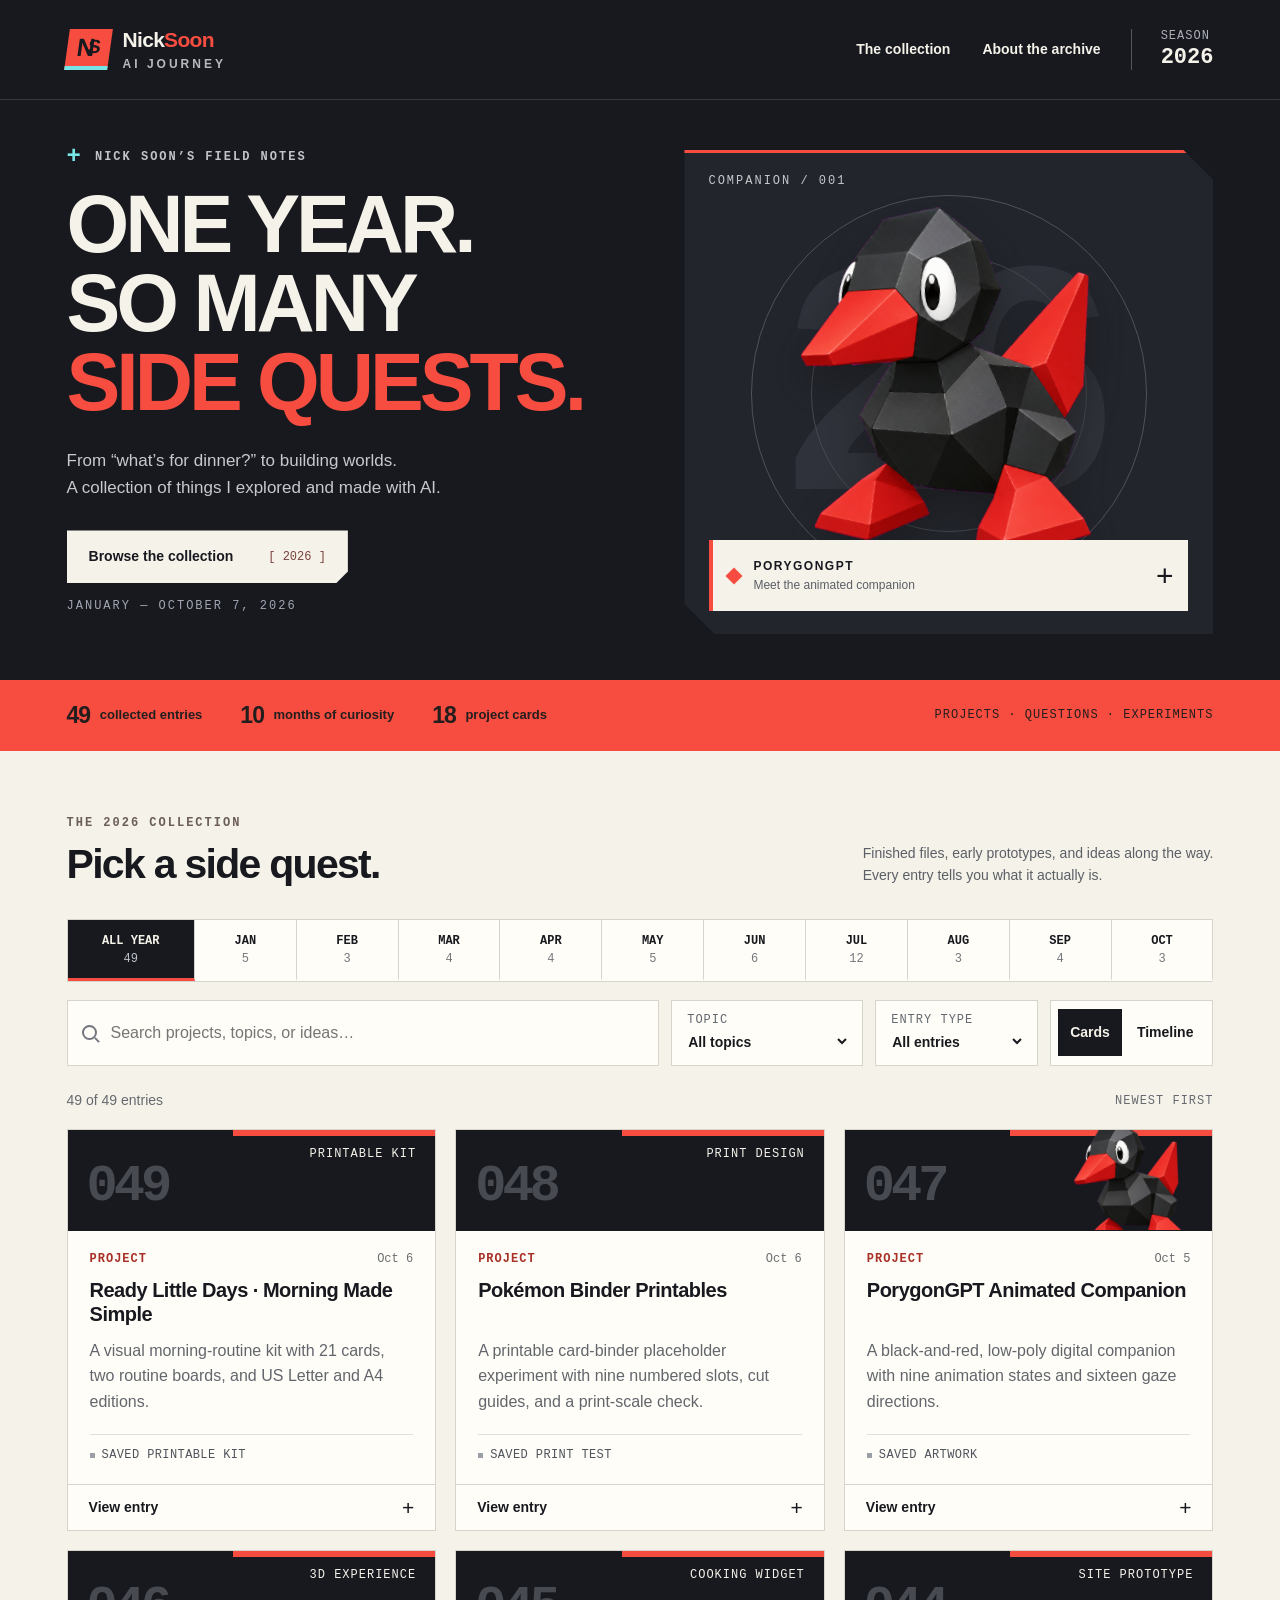
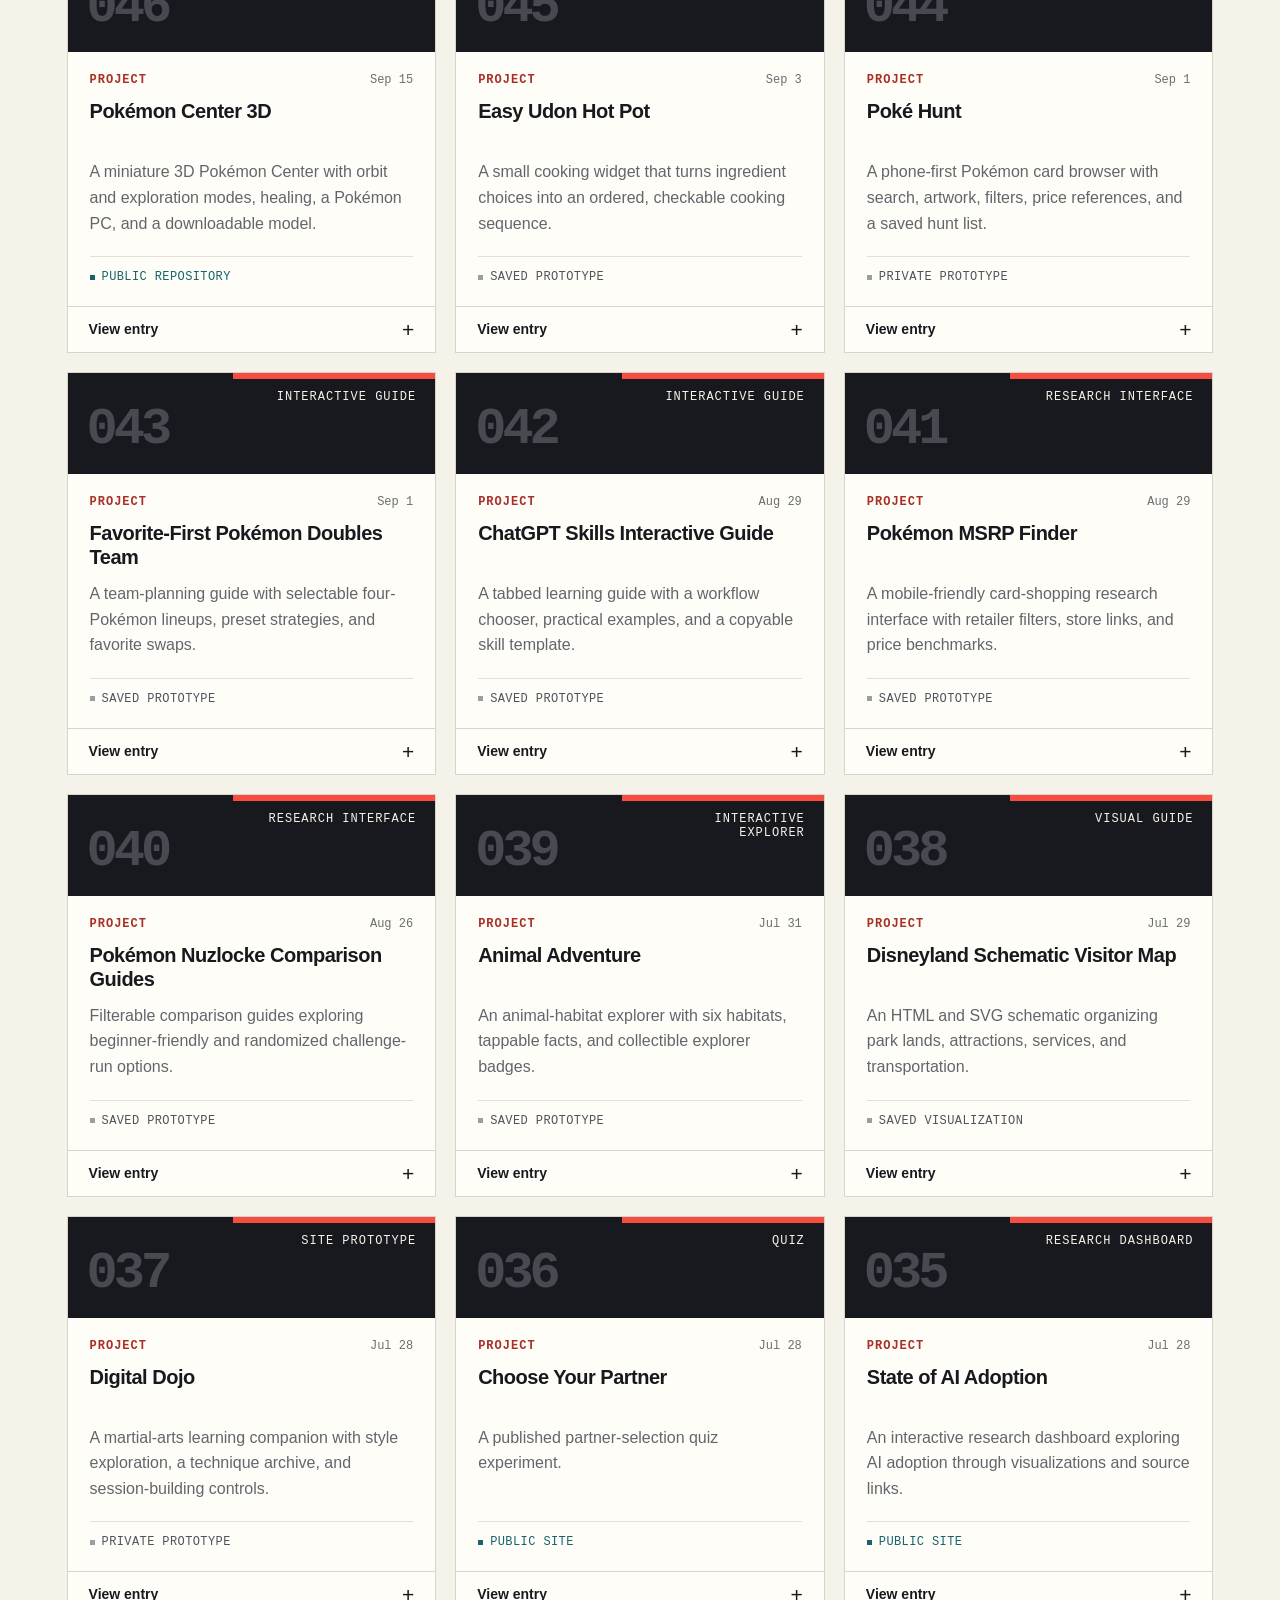
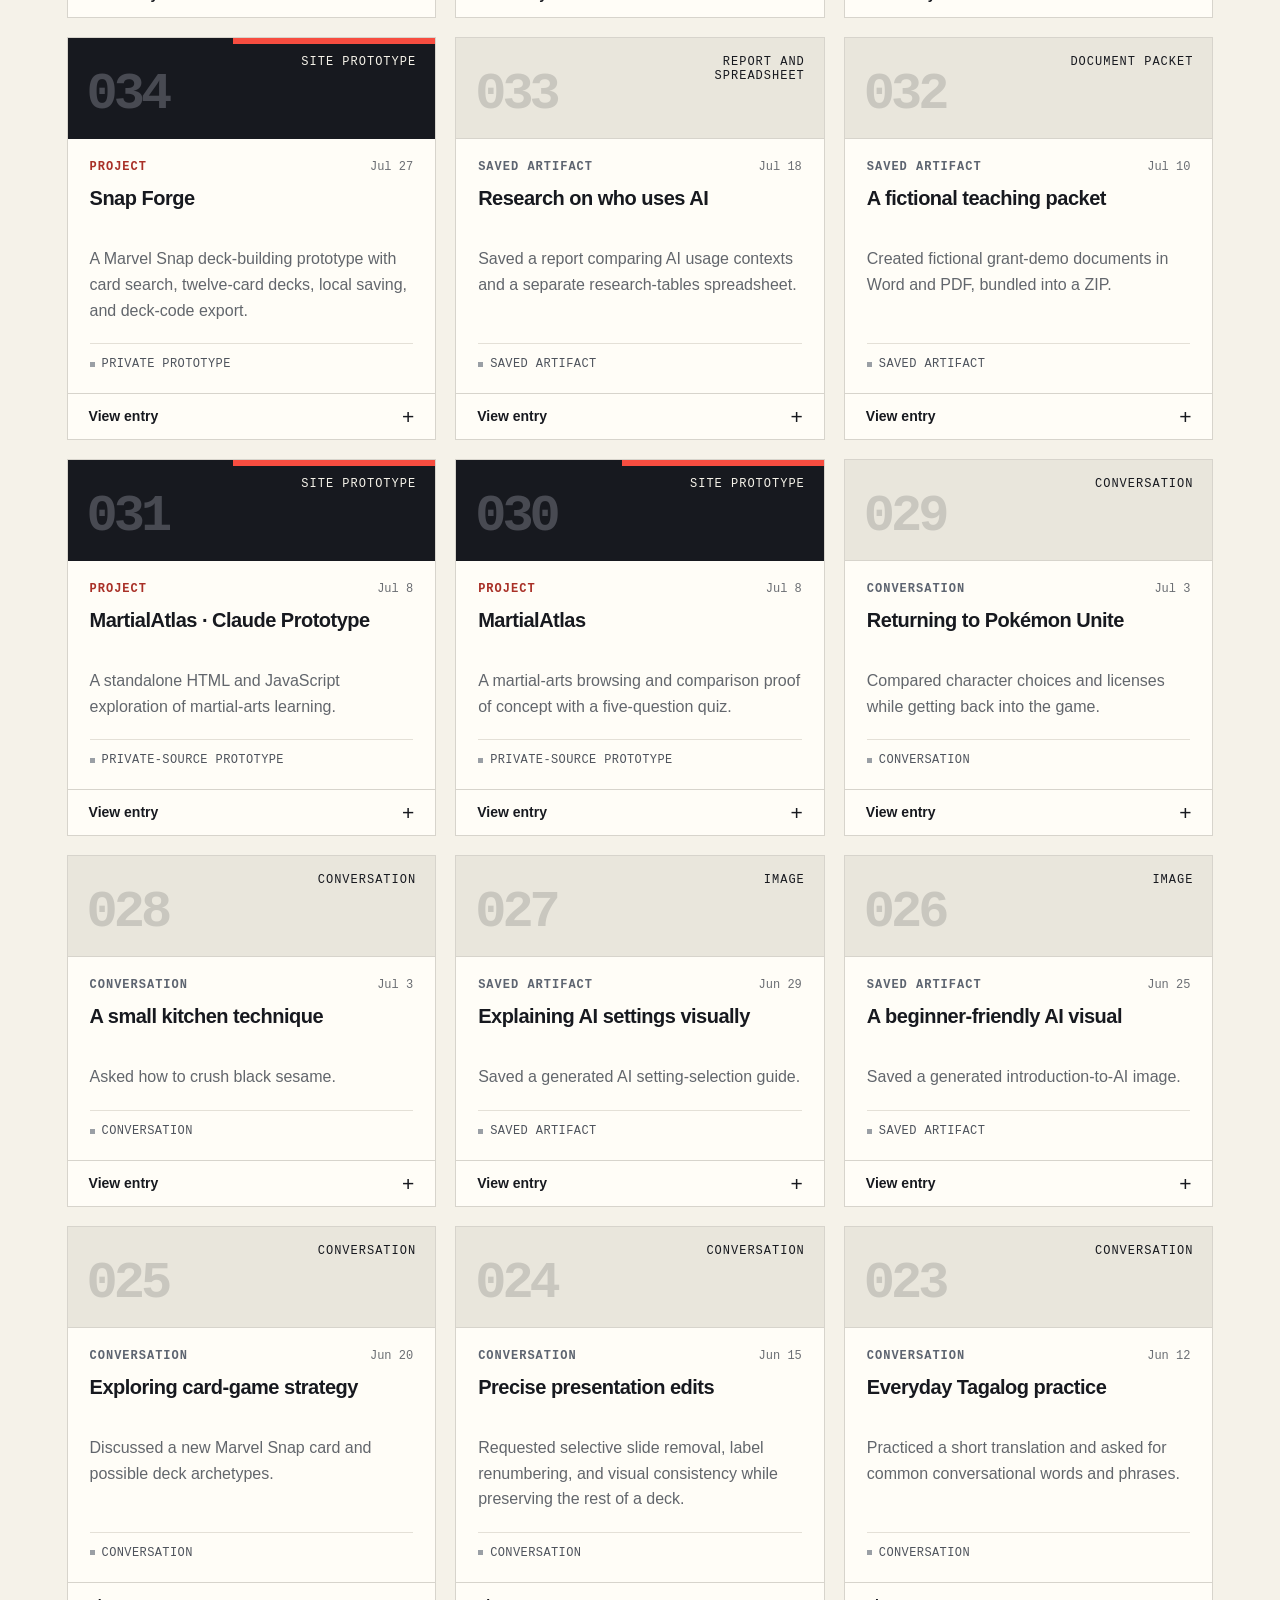
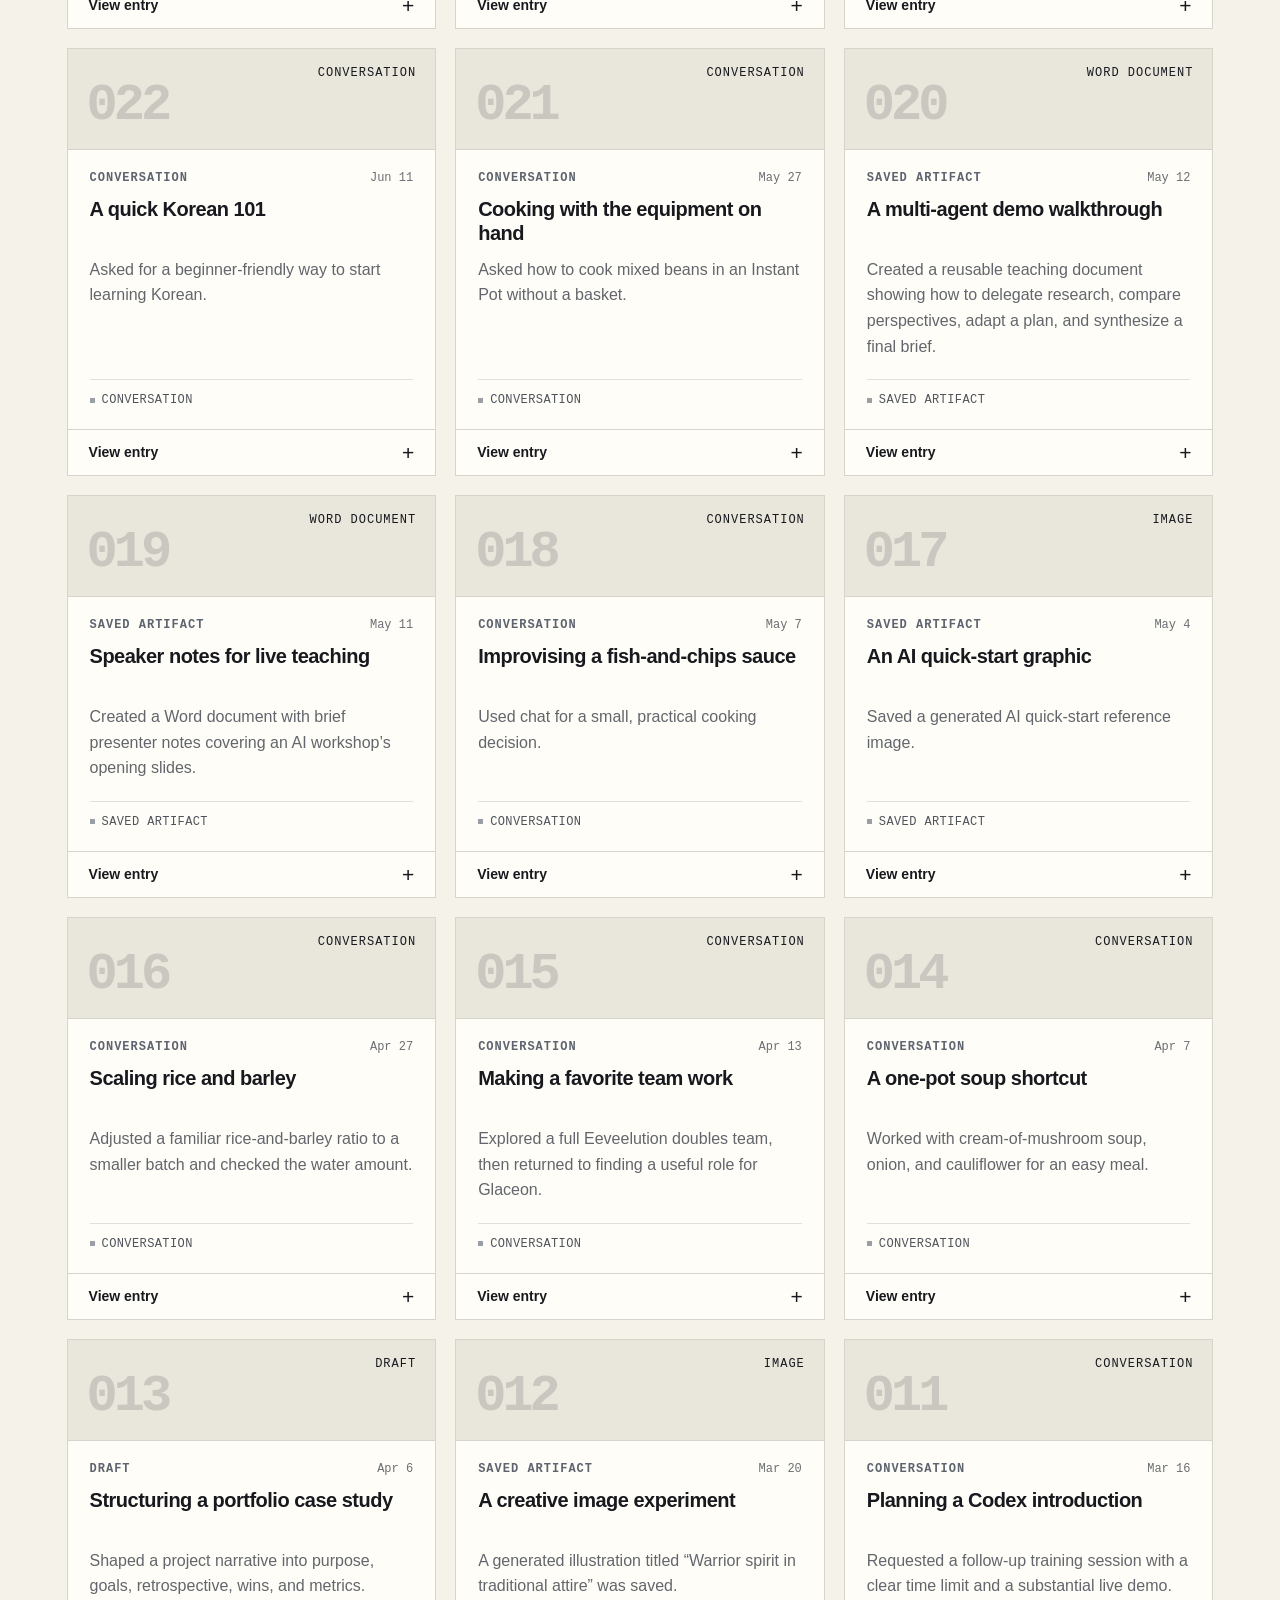
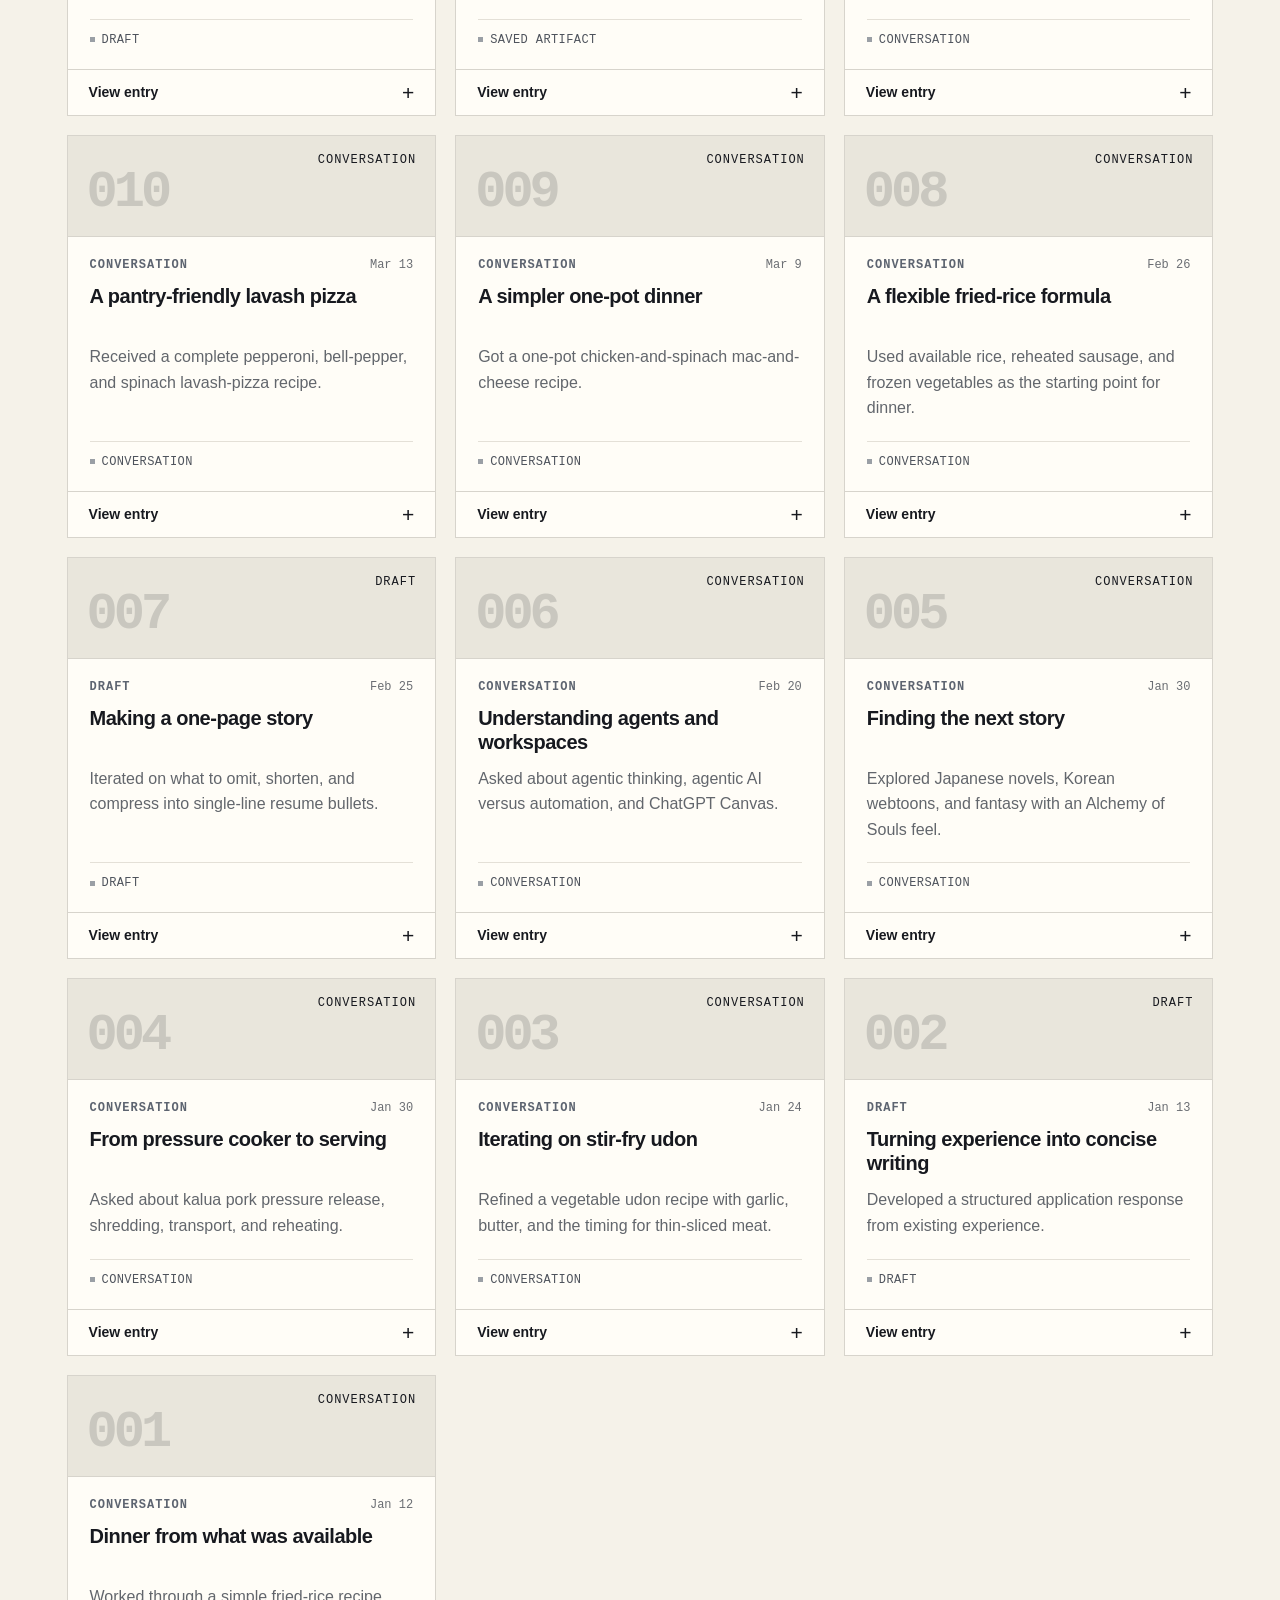
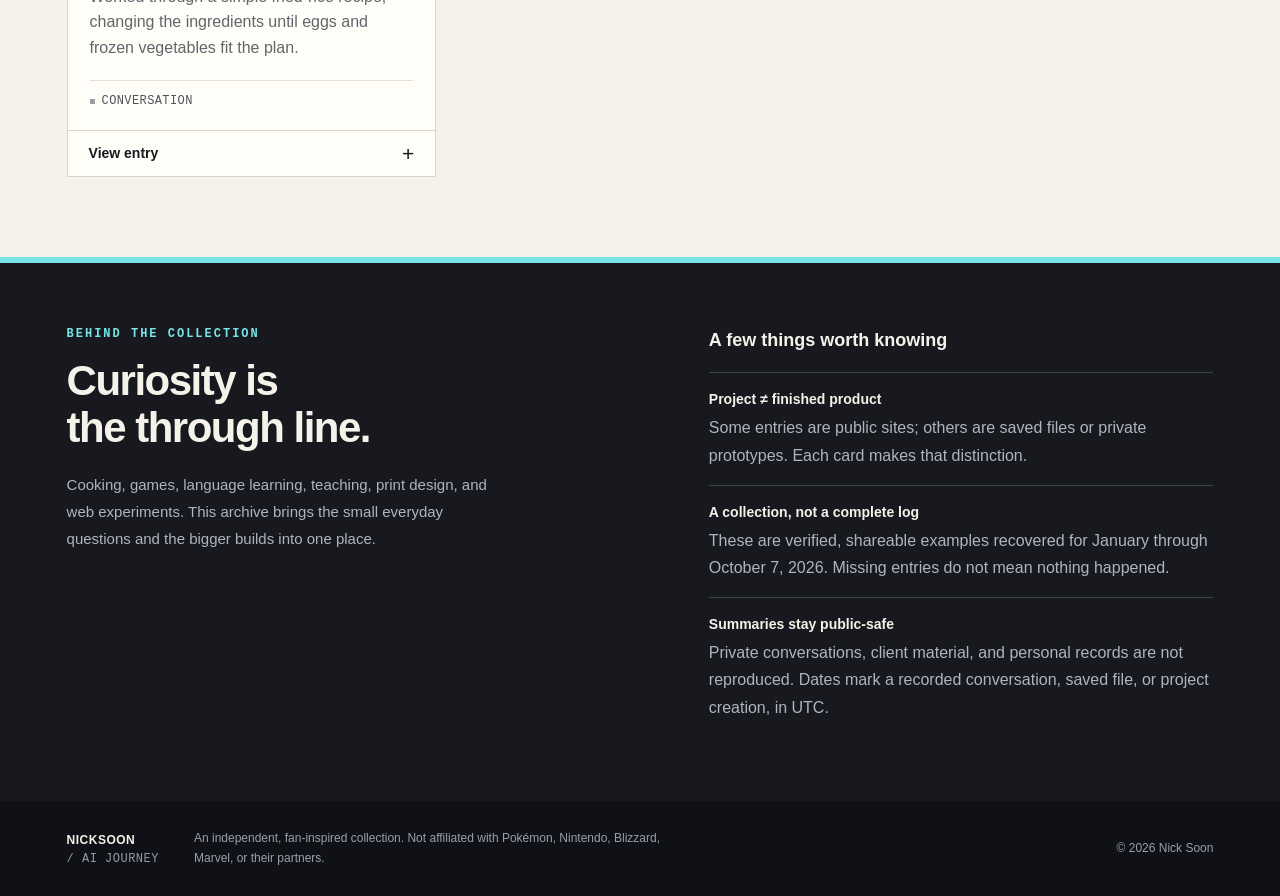
==== index.html @ b4763395 "Publish NickSoon AI Journey static showcase" ====
<!doctype html>
<html lang="en">
<head>
  <meta charset="utf-8">
  <meta name="viewport" content="width=device-width,initial-scale=1">
  <meta name="theme-color" content="#17191f">
  <meta name="description" content="Nick Soon’s 2026 AI Journey: a browsable collection of projects, prototypes, creative experiments, and everyday discoveries.">
  <meta http-equiv="Content-Security-Policy" content="default-src 'self'; script-src 'self'; style-src 'self'; img-src 'self'; connect-src 'none'; object-src 'none'; base-uri 'self'; form-action 'none'">
  <title>NickSoon AI Journey · Nick Soon</title>
  <link rel="icon" href="assets/favicon.svg" type="image/svg+xml">
  <link rel="stylesheet" href="styles.css">
  <script src="data.js" defer></script>
  <script src="app.js" defer></script>
</head>
<body>
<a href="#collection" class="skip-link">Skip to collection</a>
<header class="site-header">
  <a class="brand" href="#top" aria-label="NickSoon AI Journey home"><span class="brand-symbol" aria-hidden="true">N<span>S</span></span><span>Nick<span class="brand-soon">Soon</span><small>AI JOURNEY</small></span></a>
  <nav aria-label="Main navigation"><a href="#collection">The collection</a><a href="#about">About the archive</a></nav>
  <span class="season-label">SEASON <b>2026</b></span>
</header>
<main id="top">
  <section class="hero" aria-labelledby="hero-title">
    <div class="hero-copy">
      <p class="eyebrow"><span class="small-cross" aria-hidden="true">+</span> NICK SOON’S FIELD NOTES</p>
      <h1 id="hero-title">ONE YEAR.<br>SO MANY<br><span>SIDE QUESTS.</span></h1>
      <p class="hero-description">From “what’s for dinner?” to building worlds.<br>A collection of things I explored and made with AI.</p>
      <a class="button primary" href="#collection">Browse the collection <span aria-hidden="true">[ 2026 ]</span></a>
      <p class="hero-caption">JANUARY — OCTOBER 7, 2026</p>
    </div>
    <div class="companion-stage">
      <span class="stage-coordinate" aria-hidden="true">COMPANION / 001</span>
      <span class="stage-year" aria-hidden="true">26</span>
      <div class="stage-ring" aria-hidden="true"></div>
      <img src="assets/companion.png" width="1184" height="1280" alt="PorygonGPT, a black-and-red low-poly duck companion" fetchpriority="high">
      <button class="companion-label" type="button" data-open="porygongpt"><span class="companion-dot" aria-hidden="true"></span><span><b>PORYGONGPT</b><small>Meet the animated companion</small></span><span class="label-plus" aria-hidden="true">+</span></button>
    </div>
  </section>
  <div class="archive-strip" aria-label="Collection overview"><span><b id="total-count">49</b> collected entries</span><span><b>10</b> months of curiosity</span><span><b id="project-count">18</b> project cards</span><span class="strip-note">PROJECTS · QUESTIONS · EXPERIMENTS</span></div>
  <section id="collection" class="collection" aria-labelledby="collection-title">
    <div class="collection-heading"><div><p class="eyebrow dark">THE 2026 COLLECTION</p><h2 id="collection-title">Pick a side quest.</h2></div><p>Finished files, early prototypes, and ideas along the way.<br>Every entry tells you what it actually is.</p></div>
    <div class="month-nav" id="month-nav" role="group" aria-label="Filter by month"></div>
    <div class="control-panel">
      <label class="search-field"><span class="search-icon" aria-hidden="true"></span><span class="sr-only">Search collection</span><input id="search" type="search" placeholder="Search projects, topics, or ideas…" autocomplete="off"></label>
      <label class="select-field"><span>TOPIC</span><select id="topic"><option value="all">All topics</option><option>Making things</option><option>Learning &amp; play</option><option>Everyday</option><option>Writing &amp; teaching</option></select></label>
      <label class="select-field"><span>ENTRY TYPE</span><select id="type"><option value="all">All entries</option><option>Project</option><option>Saved artifact</option><option>Draft</option><option>Conversation</option></select></label>
      <div class="view-toggle" role="group" aria-label="Collection view"><button id="grid-view" type="button" aria-pressed="true">Cards</button><button id="timeline-view" type="button" aria-pressed="false">Timeline</button></div>
    </div>
    <div class="results-bar"><p id="results-count" role="status" aria-live="polite"></p><button id="clear-filters" type="button" hidden>Reset filters</button><span id="sort-caption">NEWEST FIRST</span></div>
    <div id="results" class="card-grid"></div>
    <div id="empty-state" class="empty-state" hidden><span class="empty-number" aria-hidden="true">00</span><h3>No entries in this selection.</h3><p>Try another month, topic, or search.</p><button id="empty-reset" class="button dark-button" type="button">Show the full collection</button></div>
    <noscript><p class="noscript">Enable JavaScript to browse and filter the collection. This site does not use tracking or require an account.</p></noscript>
  </section>
  <section class="about" id="about" aria-labelledby="about-title"><div><p class="eyebrow">BEHIND THE COLLECTION</p><h2 id="about-title">Curiosity is<br>the through line.</h2><p>Cooking, games, language learning, teaching, print design, and web experiments. This archive brings the small everyday questions and the bigger builds into one place.</p></div><div class="archive-notes"><h3>A few things worth knowing</h3><dl><div><dt>Project ≠ finished product</dt><dd>Some entries are public sites; others are saved files or private prototypes. Each card makes that distinction.</dd></div><div><dt>A collection, not a complete log</dt><dd>These are verified, shareable examples recovered for January through October 7, 2026. Missing entries do not mean nothing happened.</dd></div><div><dt>Summaries stay public-safe</dt><dd>Private conversations, client material, and personal records are not reproduced. Dates mark a recorded conversation, saved file, or project creation, in UTC.</dd></div></dl></div></section>
</main>
<footer><a class="footer-brand" href="#top">NICKSOON <span>/ AI JOURNEY</span></a><p>An independent, fan-inspired collection. Not affiliated with Pokémon, Nintendo, Blizzard, Marvel, or their partners.</p><span>© 2026 Nick Soon</span></footer>
<dialog id="entry-dialog" aria-labelledby="detail-title"><div class="dialog-inner"><button id="close-dialog" class="close-dialog" type="button" aria-label="Close project details">×</button><div id="dialog-content"></div></div></dialog>
</body>
</html>
---- styles.css ----
:root{color-scheme:light;--ink:#17191f;--muted:#5b5f66;--cream:#f5f2e9;--paper:#fffdf7;--red:#f74d40;--cyan:#77e5e6;--line:#d7d4cc;--font:Arial,Helvetica,sans-serif;--mono:Consolas,'Liberation Mono',monospace}*{box-sizing:border-box}html{scroll-behavior:smooth;scroll-padding-top:24px}body{margin:0;background:var(--cream);color:var(--ink);font-family:var(--font);font-size:16px;line-height:1.5}button,input,select{font:inherit}button,a,input,select{-webkit-tap-highlight-color:transparent}button,a{touch-action:manipulation}button{cursor:pointer}a{color:inherit}button:focus-visible,a:focus-visible,input:focus-visible,select:focus-visible{outline:3px solid #047b91;outline-offset:4px}button{color:inherit}button:disabled{cursor:default}h1,h2,h3,p{margin:0}button[hidden],[hidden]{display:none!important}.sr-only{position:absolute;clip:rect(0,0,0,0);width:1px;height:1px;overflow:hidden}.skip-link{position:fixed;left:12px;top:-100px;background:var(--cyan);z-index:20;padding:12px}.skip-link:focus{top:12px}.site-header{height:100px;padding:0 5.2%;background:var(--ink);color:var(--cream);display:flex;align-items:center;gap:30px;border-bottom:1px solid #36383d}.brand{display:flex;align-items:center;gap:13px;text-decoration:none;font-size:21px;font-weight:800;line-height:1.1;letter-spacing:-.7px}.brand small{display:block;color:#b7b9c0;letter-spacing:3px;font-size:12px;margin-top:7px}.brand-soon{color:var(--red)}.brand-symbol{height:41px;width:43px;background:var(--red);color:var(--ink);display:flex;align-items:center;justify-content:center;transform:skew(-8deg);font-size:25px;letter-spacing:-7px;padding-right:7px;border-bottom:4px solid var(--cyan)}.brand-symbol span{font-size:19px}.site-header nav{display:flex;margin-left:auto;gap:32px;font-size:14px;font-weight:600}.site-header nav a{text-decoration:none;border-bottom:1px solid transparent;padding:12px 0}.site-header nav a:hover{border-color:var(--cyan);color:var(--cyan)}.season-label{border-left:1px solid #53565f;padding-left:29px;font:12px var(--mono);color:#acafb7;letter-spacing:1px}.season-label b{display:block;font-size:22px;color:var(--cream);letter-spacing:0;margin-top:2px}.hero{display:grid;grid-template-columns:1.1fr 1fr;background:var(--ink);color:var(--cream);padding:50px 5.2% 46px;overflow:hidden;gap:36px;min-height:580px}.eyebrow{font:700 12px var(--mono);letter-spacing:2px;margin-bottom:21px;display:flex;gap:12px;align-items:center;color:#c3c4ca}.small-cross{font-size:24px;color:var(--cyan);line-height:12px}.hero h1{font-size:clamp(50px,6.3vw,90px);font-weight:900;line-height:.98;letter-spacing:-4px}.hero h1 span{color:var(--red)}.hero-description{font-size:17px;line-height:1.6;color:#c8c9ce;margin-top:25px}.button{display:inline-flex;gap:35px;align-items:center;justify-content:center;text-decoration:none;font-weight:800;font-size:14px;border:0;padding:16px 22px;clip-path:polygon(0 0,100% 0,100% calc(100% - 12px),calc(100% - 12px) 100%,0 100%);min-height:50px}.primary{background:var(--cream);color:var(--ink);margin-top:29px}.primary span{font:12px var(--mono);color:#7b413d}.primary:hover{background:var(--cyan)}.hero-caption{font:12px var(--mono);letter-spacing:2px;color:#a2a6b2;margin-top:16px}.companion-stage{position:relative;min-width:0;background:#22252c;clip-path:polygon(0 0,calc(100% - 30px) 0,100% 30px,100% 100%,30px 100%,0 calc(100% - 30px));border-top:3px solid var(--red);display:flex;align-items:center;justify-content:center;isolation:isolate}.stage-coordinate{position:absolute;top:21px;left:24px;font:12px var(--mono);letter-spacing:2px;color:#c7c8cc}.stage-year{position:absolute;font-weight:900;font-size:clamp(180px,25vw,360px);color:#2f323a;line-height:1;letter-spacing:-24px;top:50%;left:48%;transform:translate(-50%,-55%);z-index:-1}.stage-ring{position:absolute;width:75%;aspect-ratio:1;border:1px solid #535058;border-radius:50%;z-index:-1}.stage-ring:after{content:'';position:absolute;inset:15%;border:1px solid #484950;border-radius:50%}.companion-stage img{width:min(84%,425px);height:auto;max-height:440px;object-fit:contain;transform:rotate(-5deg) translateY(-12px);filter:drop-shadow(0 17px 20px #1117);z-index:1}.companion-label{color:var(--ink);position:absolute;bottom:23px;left:25px;right:25px;display:flex;align-items:center;gap:13px;background:var(--cream);border:0;border-left:4px solid var(--red);text-align:left;padding:13px 15px;z-index:2}.companion-dot{width:12px;height:12px;background:var(--red);transform:rotate(45deg)}.companion-label b{font-size:13px;letter-spacing:1.5px;display:block}.companion-label small{display:block;font-size:12px;color:var(--muted);margin-top:1px}.label-plus{margin-left:auto;font-size:30px;font-weight:300}.companion-label:hover{background:var(--cyan)}.archive-strip{background:var(--red);padding:18px 5.2%;display:flex;align-items:center;gap:38px;font-size:13px;color:#231e1d;font-weight:700}.archive-strip b{font-size:23px;vertical-align:middle;margin-right:6px;letter-spacing:-1px}.strip-note{margin-left:auto;font:12px var(--mono);letter-spacing:1px}.collection{padding:65px 5.2% 80px;max-width:1600px;margin:auto}.collection-heading{display:flex;align-items:end;justify-content:space-between;gap:25px;margin-bottom:32px}.dark{color:#6b5d57}.collection h2{font-size:clamp(32px,3.2vw,47px);letter-spacing:-1.7px;line-height:1.1}.collection-heading .eyebrow{margin-bottom:12px}.collection-heading>p{font-size:14px;color:var(--muted);line-height:1.6}.month-nav{display:grid;grid-template-columns:1.25fr repeat(10,1fr);border:1px solid var(--line);border-right:0;background:var(--paper);margin-bottom:18px}.month-button{padding:14px 5px 12px;border:0;border-right:1px solid var(--line);border-bottom:3px solid transparent;background:none;font:700 12px var(--mono);position:relative}.month-button .month-total{display:block;font:12px var(--mono);margin-top:4px;color:#74767c}.month-button[aria-pressed=true]{background:var(--ink);color:var(--cream);border-bottom-color:var(--red)}.month-button[aria-pressed=true] .month-total{color:#bdc1ca}.month-button:hover:not([aria-pressed=true]){background:#e5e1d7}.control-panel{display:flex;align-items:stretch;gap:12px}.search-field{flex:1;min-width:150px;border:1px solid var(--line);background:var(--paper);display:flex;align-items:center;padding:0 14px;gap:12px}.search-field input{border:0;width:100%;background:none;min-width:0;min-height:64px;font-size:14px;outline-offset:2px}.search-icon{width:15px;height:15px;border:2px solid #72777e;border-radius:50%;position:relative;flex-shrink:0}.search-icon:after{content:'';width:6px;height:2px;background:#72777e;position:absolute;right:-5px;bottom:-3px;transform:rotate(45deg)}.select-field{min-width:163px;background:var(--paper);border:1px solid var(--line);padding:12px 12px 6px;display:block}.select-field>span{display:block;font:12px var(--mono);letter-spacing:1px;color:#626770;padding-left:3px}.select-field select{border:0;background:transparent;width:100%;font-size:13px;font-weight:700;padding:6px 22px 4px 0;color:var(--ink)}.view-toggle{display:flex;border:1px solid var(--line);padding:7px;background:var(--paper);align-items:center;gap:3px}.view-toggle button{background:transparent;border:0;padding:13px 12px;font-size:12px;font-weight:700}.view-toggle button[aria-pressed=true]{background:var(--ink);color:var(--cream)}.results-bar{display:flex;align-items:center;gap:18px;margin:23px 0 16px;min-height:24px;color:#666a70}.results-bar p{font-size:13px}.results-bar button{border:0;border-bottom:1px solid #787878;background:none;font-size:12px;padding:0}.results-bar>span{margin-left:auto;font:12px var(--mono);letter-spacing:1px}.card-grid{display:grid;grid-template-columns:repeat(3,minmax(0,1fr));gap:19px}.entry-card{background:var(--paper);border:1px solid var(--line);display:flex;flex-direction:column;min-width:0;position:relative;transition:transform .17s,border-color .17s;overflow:hidden}.entry-card:hover{transform:translateY(-4px);border-color:#777a7e}.card-top{height:101px;position:relative;background:#e9e6dc;padding:17px 19px;display:flex;justify-content:space-between;align-items:flex-start;overflow:hidden;border-bottom:1px solid var(--line)}.entry-card.project .card-top{background:var(--ink);color:var(--cream);border-color:var(--ink)}.entry-card.project .card-top:before{content:'';position:absolute;width:55%;height:6px;background:var(--red);top:0;right:0}.card-number{font:700 52px/1 var(--mono);letter-spacing:-4px;color:#c9c7bf;align-self:flex-end}.project .card-number{color:#484a52}.card-format{font:12px var(--mono);letter-spacing:1px;text-transform:uppercase;position:relative;z-index:1;max-width:140px;text-align:right}.card-top-image{position:absolute;height:162px;width:155px;object-fit:contain;right:6px;top:-25px;transform:rotate(-10deg)}.has-image .card-format{display:none}.card-body{padding:21px 22px 22px;display:flex;flex:1;flex-direction:column}.card-kicker{display:flex;justify-content:space-between;align-items:center;gap:12px;margin-bottom:12px}.entry-type{font:700 12px var(--mono);text-transform:uppercase;letter-spacing:1px;color:#5d6470}.project .entry-type{color:#a93027}.card-kicker time{font:12px var(--mono);color:#6b6e73;white-space:nowrap}.entry-card h3{font-size:20px;line-height:1.2;letter-spacing:-.5px;min-height:48px}.entry-card .card-description{font-size:14px;color:#62666c;line-height:1.6;margin-top:12px;margin-bottom:20px}.card-status{margin-top:auto;font:12px var(--mono);color:#4e535c;text-transform:uppercase;letter-spacing:.4px;border-top:1px solid #e4e0d7;padding-top:13px;display:flex;align-items:center;gap:7px}.status-mark{height:5px;width:5px;background:#9a9fa5}.public-status .status-mark{background:#16646c}.public-status{color:#16646c}.open-entry{width:100%;border:0;border-top:1px solid var(--line);background:var(--paper);padding:12px 21px;text-align:left;font-size:12px;font-weight:700;display:flex;justify-content:space-between;align-items:center}.open-entry span{font-size:21px;font-weight:400;line-height:1}.open-entry:hover{background:var(--cyan)}.timeline-results{display:block}.timeline-section{display:grid;grid-template-columns:135px 1fr;gap:28px;position:relative;margin-bottom:35px}.timeline-label{position:sticky;top:24px;align-self:start;padding-top:17px;border-top:3px solid var(--red)}.timeline-label h3{font-size:23px;letter-spacing:-.6px}.timeline-label p{font:12px var(--mono);color:var(--muted);margin-top:4px}.timeline-cards{display:grid;grid-template-columns:repeat(2,minmax(0,1fr));gap:18px}.timeline-cards .card-top{height:72px}.timeline-cards .card-number{font-size:39px}.empty-state{text-align:center;border:1px dashed #abaeae;padding:50px 20px;background:#eeebe2}.empty-number{font:700 68px var(--mono);color:#c1bdb3}.empty-state h3{font-size:25px;letter-spacing:-1px;margin-bottom:12px}.empty-state p{color:var(--muted);font-size:15px}.dark-button{margin-top:24px;background:var(--ink);color:var(--cream)}.about{background:var(--ink);color:var(--cream);padding:64px 5.2%;display:grid;grid-template-columns:1fr 1fr;gap:12%;border-top:6px solid var(--cyan)}.about h2{font-size:42px;letter-spacing:-1.5px;line-height:1.1}.about>div>p:last-child{color:#afb4bf;font-size:15px;line-height:1.8;max-width:430px;margin-top:20px}.about .eyebrow{color:var(--cyan);margin-bottom:17px}.archive-notes h3{font-size:18px;margin-bottom:18px}.archive-notes dl{margin:0}.archive-notes dl>div{border-top:1px solid #41434b;padding:16px 0}.archive-notes dt{font-size:14px;font-weight:700;margin-bottom:4px}.archive-notes dd{margin:0;color:#afb4bf;font-size:13px;line-height:1.7}footer{padding:27px 5.2%;background:#101116;color:#9b9faa;display:flex;align-items:center;gap:35px;font-size:12px}footer p{max-width:480px;line-height:1.7}footer>span{margin-left:auto;white-space:nowrap}.footer-brand{font-weight:800;text-decoration:none;white-space:nowrap;color:#f5f2e9;letter-spacing:.5px}.footer-brand span{display:block;color:#969aa4;font:12px var(--mono);margin-top:3px}dialog{border:0;background:var(--paper);color:var(--ink);width:min(680px,calc(100% - 30px));max-height:90dvh;padding:0;box-shadow:0 30px 90px #0007}dialog::backdrop{background:#080c16b8;backdrop-filter:blur(5px)}.dialog-inner{position:relative;border-top:6px solid var(--red);padding:40px}.close-dialog{position:absolute;top:12px;right:12px;width:40px;height:40px;background:none;border:0;font-size:31px;line-height:1;color:#52565e}.detail-kicker{font:12px var(--mono);color:#7c443e;text-transform:uppercase;letter-spacing:1.5px;margin:6px 34px 12px 0}.detail-title{font-size:34px;line-height:1.1;letter-spacing:-1px}.detail-description{font-size:17px;line-height:1.7;color:#555c65;margin-top:19px}.detail-image{width:100%;height:230px;object-fit:contain;background:#24272f;margin-top:24px}.detail-meta{display:grid;grid-template-columns:1fr 1fr;gap:15px;padding:21px 0;border-bottom:1px solid var(--line);border-top:1px solid var(--line);margin:25px 0}.detail-meta dt{font:12px var(--mono);color:#72777f;letter-spacing:.7px;text-transform:uppercase;margin-bottom:5px}.detail-meta dd{margin:0;font-size:13px;font-weight:700}.detail-context h3{font-size:15px;margin-bottom:7px}.detail-context p{font-size:14px;line-height:1.75;color:#636970}.detail-tags{display:flex;flex-wrap:wrap;gap:6px;margin-top:20px}.detail-tag{background:#e5e2d9;font-size:12px;padding:5px 12px}.detail-link{display:inline-flex;background:var(--ink);color:var(--cream);padding:14px 18px;text-decoration:none;font-size:13px;font-weight:700;margin-top:24px}.detail-link:hover{background:#275e65}.detail-no-link{font-size:12px;color:#797a7c;margin-top:24px}.noscript{padding:30px;border:1px solid var(--red)}
@media(min-width:1550px){.hero{padding-left:calc((100vw - 1435px)/2);padding-right:calc((100vw - 1435px)/2)}.site-header,.archive-strip,.about,footer{padding-left:max(5.2%,calc((100vw - 1435px)/2));padding-right:max(5.2%,calc((100vw - 1435px)/2))}}
@media(max-width:1000px){.hero{gap:20px;min-height:510px;padding-top:40px}.hero h1{font-size:64px;letter-spacing:-3px}.hero-description{font-size:15px}.companion-stage img{max-height:370px;width:90%}.archive-strip{gap:20px}.strip-note{display:none}.control-panel{flex-wrap:wrap}.search-field{flex-basis:40%}.select-field{flex:1;min-width:150px}.view-toggle{flex-basis:100%;width:fit-content;justify-content:flex-end;background:none;border:0;padding:0}.view-toggle button{padding:12px 20px}.card-grid{gap:14px}.card-body{padding:18px}.entry-card h3{font-size:18px}.about{gap:7%}footer{gap:20px}.month-button{font-size:12px}}
@media(max-width:730px){.site-header{height:82px;padding:0 6%;gap:15px}.brand{font-size:18px}.brand small{font-size:12px}.site-header nav{gap:13px;font-size:12px}.site-header nav a:last-child{display:none}.season-label{display:none}.hero{grid-template-columns:1fr;padding:34px 6% 25px;gap:25px}.hero-copy{position:relative;z-index:2}.hero h1{font-size:clamp(50px,11vw,75px);letter-spacing:-2.7px}.hero-description{margin-top:18px;font-size:15px}.hero .eyebrow{font-size:12px;margin-bottom:17px}.primary{margin-top:23px}.hero-caption{font-size:12px;margin-top:13px}.companion-stage{height:275px;min-height:0;margin-top:1px}.companion-stage img{height:282px;width:78%;max-height:none;transform:rotate(-5deg) translate(18px,-13px)}.stage-year{font-size:240px;left:47%;top:43%}.stage-ring{width:230px;right:19%}.stage-coordinate{top:14px;left:16px;font-size:12px;max-width:70px;line-height:1.6}.companion-label{bottom:15px;left:15px;right:15px;padding:12px 13px}.companion-label b{font-size:12px}.companion-label small{font-size:12px}.archive-strip{padding:15px 6%;display:grid;grid-template-columns:repeat(3,1fr);gap:12px;font-size:12px;font-weight:600;line-height:1.4}.archive-strip b{display:block;font-size:24px;line-height:1.2;margin-bottom:4px}.collection{padding:38px 6% 45px}.collection-heading{display:block;margin-bottom:23px}.collection-heading>p{font-size:13px;margin-top:14px}.collection-heading>p br{display:none}.collection h2{font-size:34px}.collection-heading .eyebrow{font-size:12px}.month-nav{grid-template-columns:repeat(6,1fr);border-top:1px solid var(--line);border-left:1px solid var(--line);border-bottom:0}.month-button{padding:12px 3px 12px;border-bottom:1px solid var(--line);min-height:56px;font-size:12px}.month-button:first-child{grid-column:span 2}.month-button .month-total{font-size:12px;margin-top:3px}.month-button[aria-pressed=true]{box-shadow:inset 0 -3px var(--red)}.control-panel{gap:12px}.search-field{flex-basis:100%}.search-field input{min-height:53px;font-size:13px}.select-field{min-width:0;flex-basis:40%;padding:12px}.select-field select{font-size:12px}.view-toggle{justify-content:flex-start;margin-top:3px}.view-toggle button{font-size:12px}.results-bar{margin:18px 0 13px;gap:12px;flex-wrap:wrap}.results-bar p{font-size:12px}.results-bar>span{font-size:12px}.card-grid{grid-template-columns:repeat(2,minmax(0,1fr));gap:12px}.card-top{height:74px;padding:12px}.card-number{font-size:35px;letter-spacing:-2px}.card-format{font-size:12px;letter-spacing:.4px;max-width:100px}.card-body{padding:14px 13px 15px}.card-kicker{display:block;margin-bottom:12px}.card-kicker time{display:block;font-size:12px;margin-top:4px}.entry-type{font-size:12px;letter-spacing:.5px}.entry-card h3{font-size:17px;min-height:40px;line-height:1.18}.entry-card .card-description{font-size:12px;line-height:1.6;margin-top:12px;margin-bottom:16px}.card-status{font-size:12px;line-height:1.5;min-height:38px}.open-entry{font-size:12px;padding:12px 13px}.card-top-image{height:121px;width:109px;top:-22px;right:0}.timeline-section{grid-template-columns:1fr;gap:14px;margin-bottom:25px}.timeline-label{position:static;display:flex;justify-content:space-between;align-items:center;padding-top:12px}.timeline-label h3{font-size:21px}.timeline-cards{gap:12px}.about{padding:37px 6%;grid-template-columns:1fr;gap:32px}.about h2{font-size:35px}.about>div>p:last-child{font-size:14px}.about .eyebrow{font-size:12px}.archive-notes h3{font-size:17px}footer{padding:25px 6%;align-items:start;flex-wrap:wrap;gap:18px}footer p{order:3;flex-basis:100%;font-size:12px}footer>span{font-size:12px}.dialog-inner{padding:32px 24px}.detail-title{font-size:28px}.detail-description{font-size:15px}.detail-meta{gap:14px}.detail-meta dd{font-size:12px}.detail-image{height:190px}}
@media(max-width:420px){.card-grid,.timeline-cards{grid-template-columns:1fr}.card-top{height:75px}.card-format{font-size:12px}.card-body{padding:18px}.card-kicker{display:flex}.card-kicker time{margin:0;font-size:12px}.entry-type{font-size:12px}.entry-card h3{font-size:21px;min-height:0}.entry-card .card-description{font-size:14px}.card-status{font-size:12px;min-height:0}.open-entry{font-size:12px;padding:12px 18px}.results-bar>span{display:none}.archive-strip{font-size:12px}.hero h1{font-size:50px}.brand{font-size:17px}.site-header nav{font-size:12px}.button{gap:22px}.detail-meta{grid-template-columns:1fr}.month-nav{grid-template-columns:repeat(6,1fr)}}
@media(prefers-reduced-motion:reduce){html{scroll-behavior:auto}*,*:before,*:after{transition:none!important;animation:none!important}}

/* Readable body copy on every screen. */
.entry-card .card-description,.archive-notes dd,.detail-context p{font-size:16px}.card-status,.entry-type,.card-kicker time,.card-format{font-size:12px}.card-format{max-width:160px}.hero-caption{font-size:12px}.month-button{font-size:12px}.month-button .month-total{font-size:12px}.select-field>span{font-size:12px}.select-field select{font-size:14px}.search-field input{font-size:16px}.view-toggle button{font-size:14px}.open-entry{font-size:14px}.results-bar p{font-size:14px}.detail-meta dd,.detail-tags,.archive-notes dt{font-size:14px}.brand small{font-size:12px}.companion-label b,.companion-label small{font-size:12px}
@media(max-width:620px){.card-grid,.timeline-cards{grid-template-columns:1fr}.entry-card h3{font-size:23px;min-height:0}.card-body{padding:20px}.card-kicker{display:flex}.card-kicker time{margin:0;font-size:12px}.card-top{height:80px}.card-number{font-size:48px}.card-format{font-size:12px}.card-status{min-height:0}.open-entry{padding:13px 20px}.archive-strip{font-size:12px}.card-top-image{height:155px;width:140px;top:-25px}.hero-caption{letter-spacing:1px}.companion-stage{height:300px}.companion-stage img{height:290px;transform:rotate(-5deg) translate(18px,-24px)}}
@media(max-width:420px){.hero h1{font-size:clamp(38px,12vw,50px);letter-spacing:-2px}.hero-description br{display:none}.month-button{font-size:12px}.month-button .month-total{font-size:12px}}
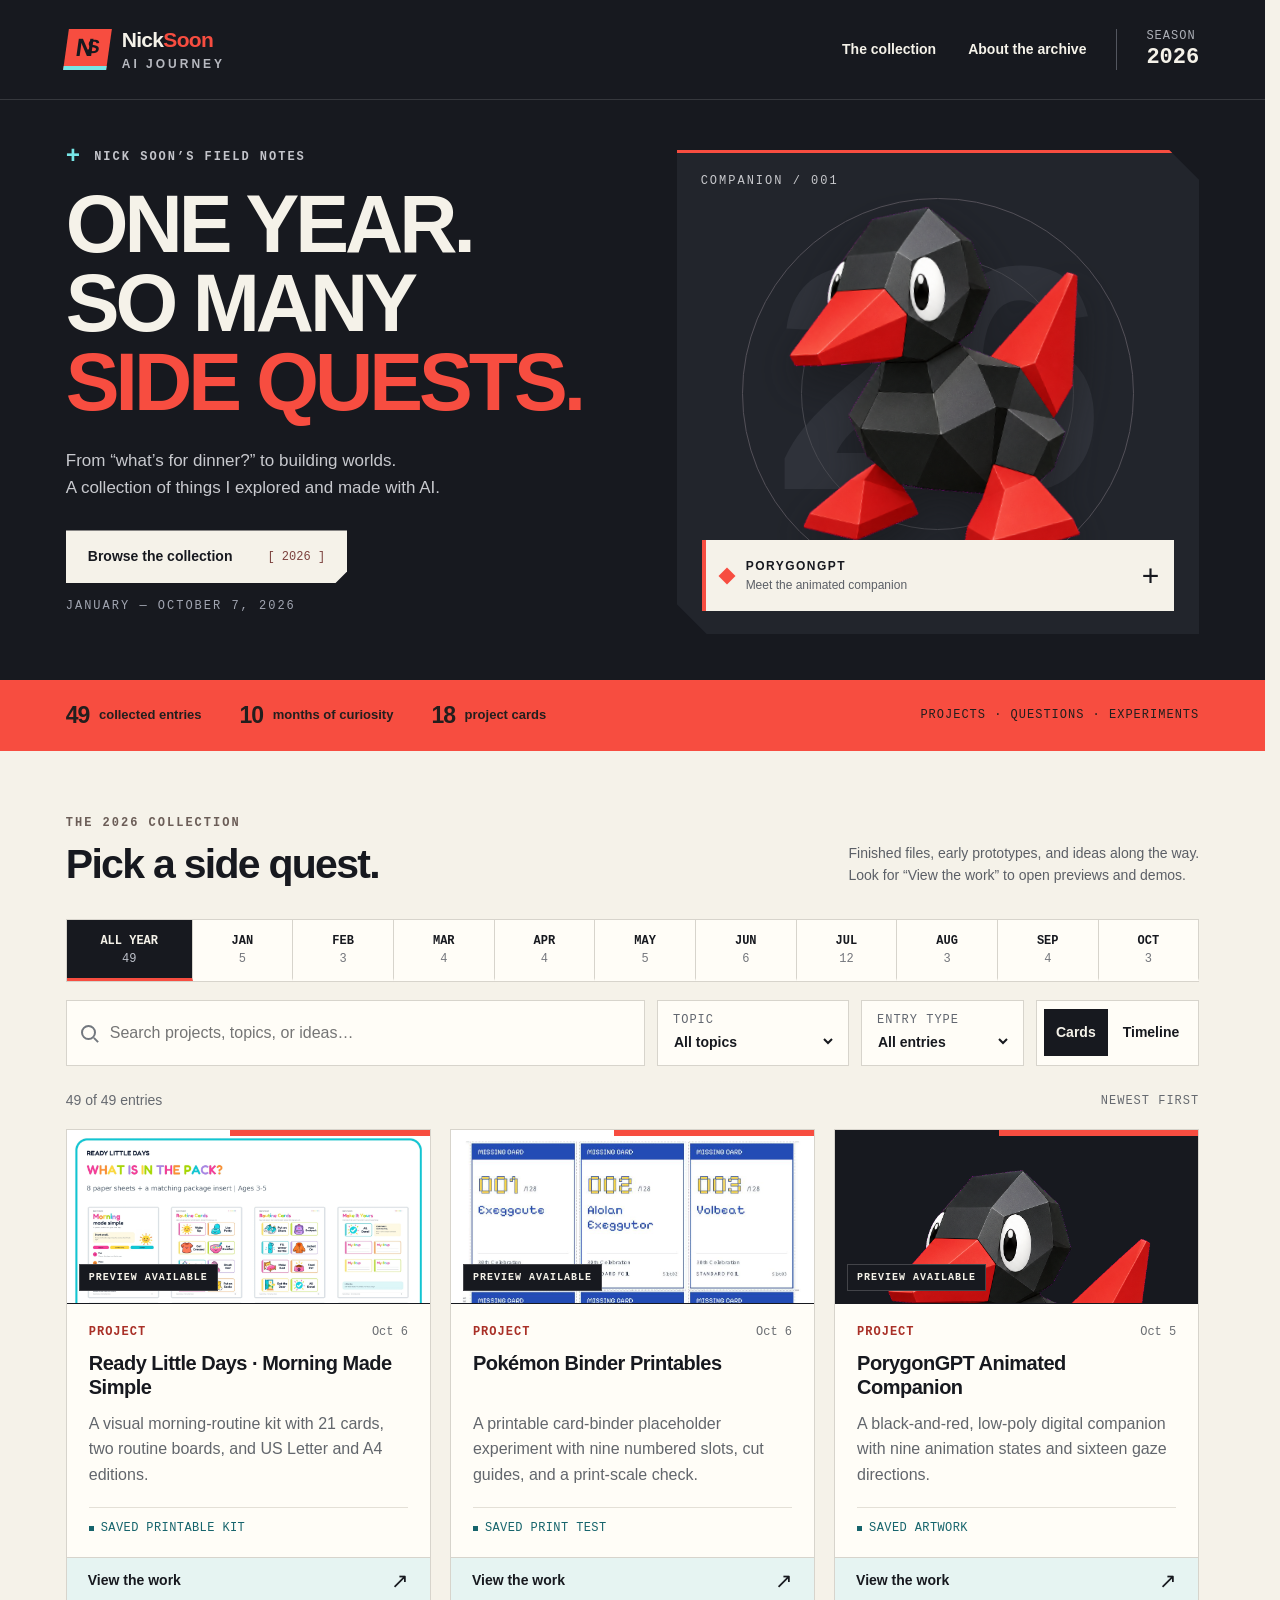
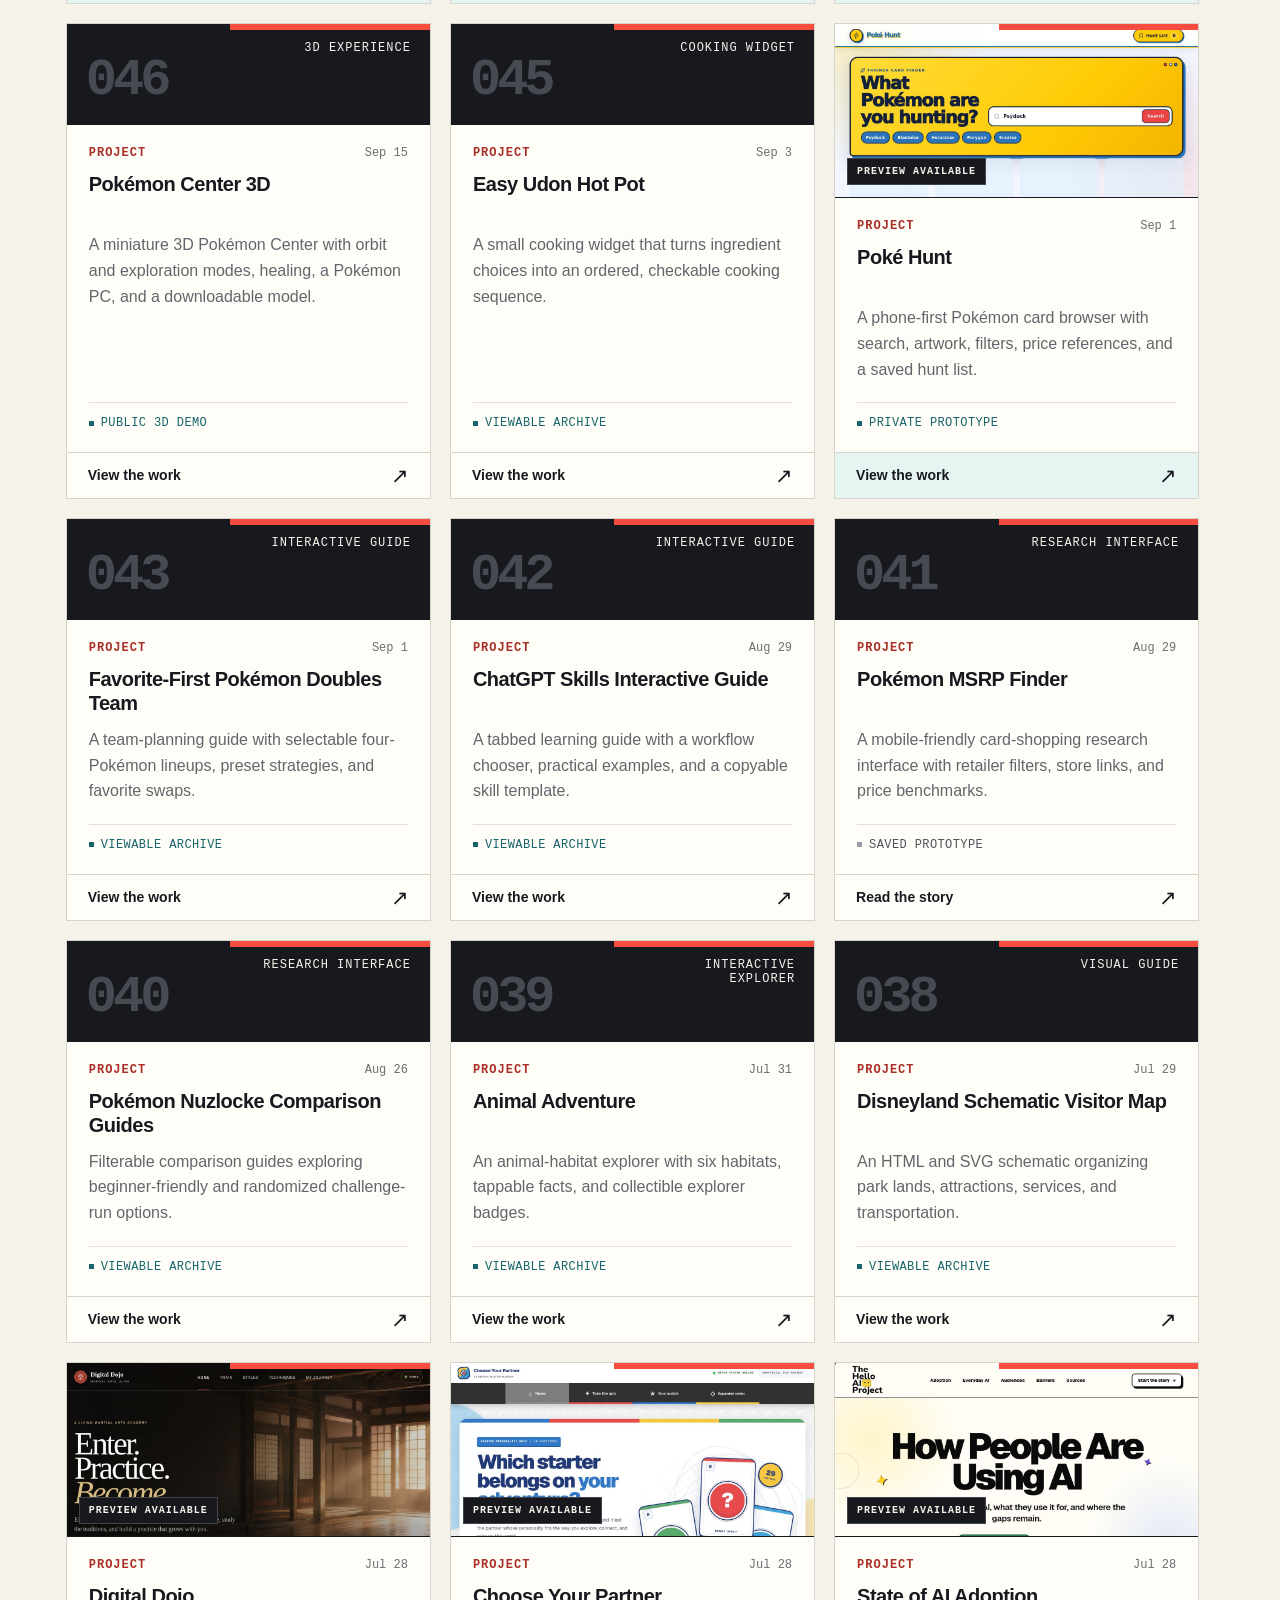
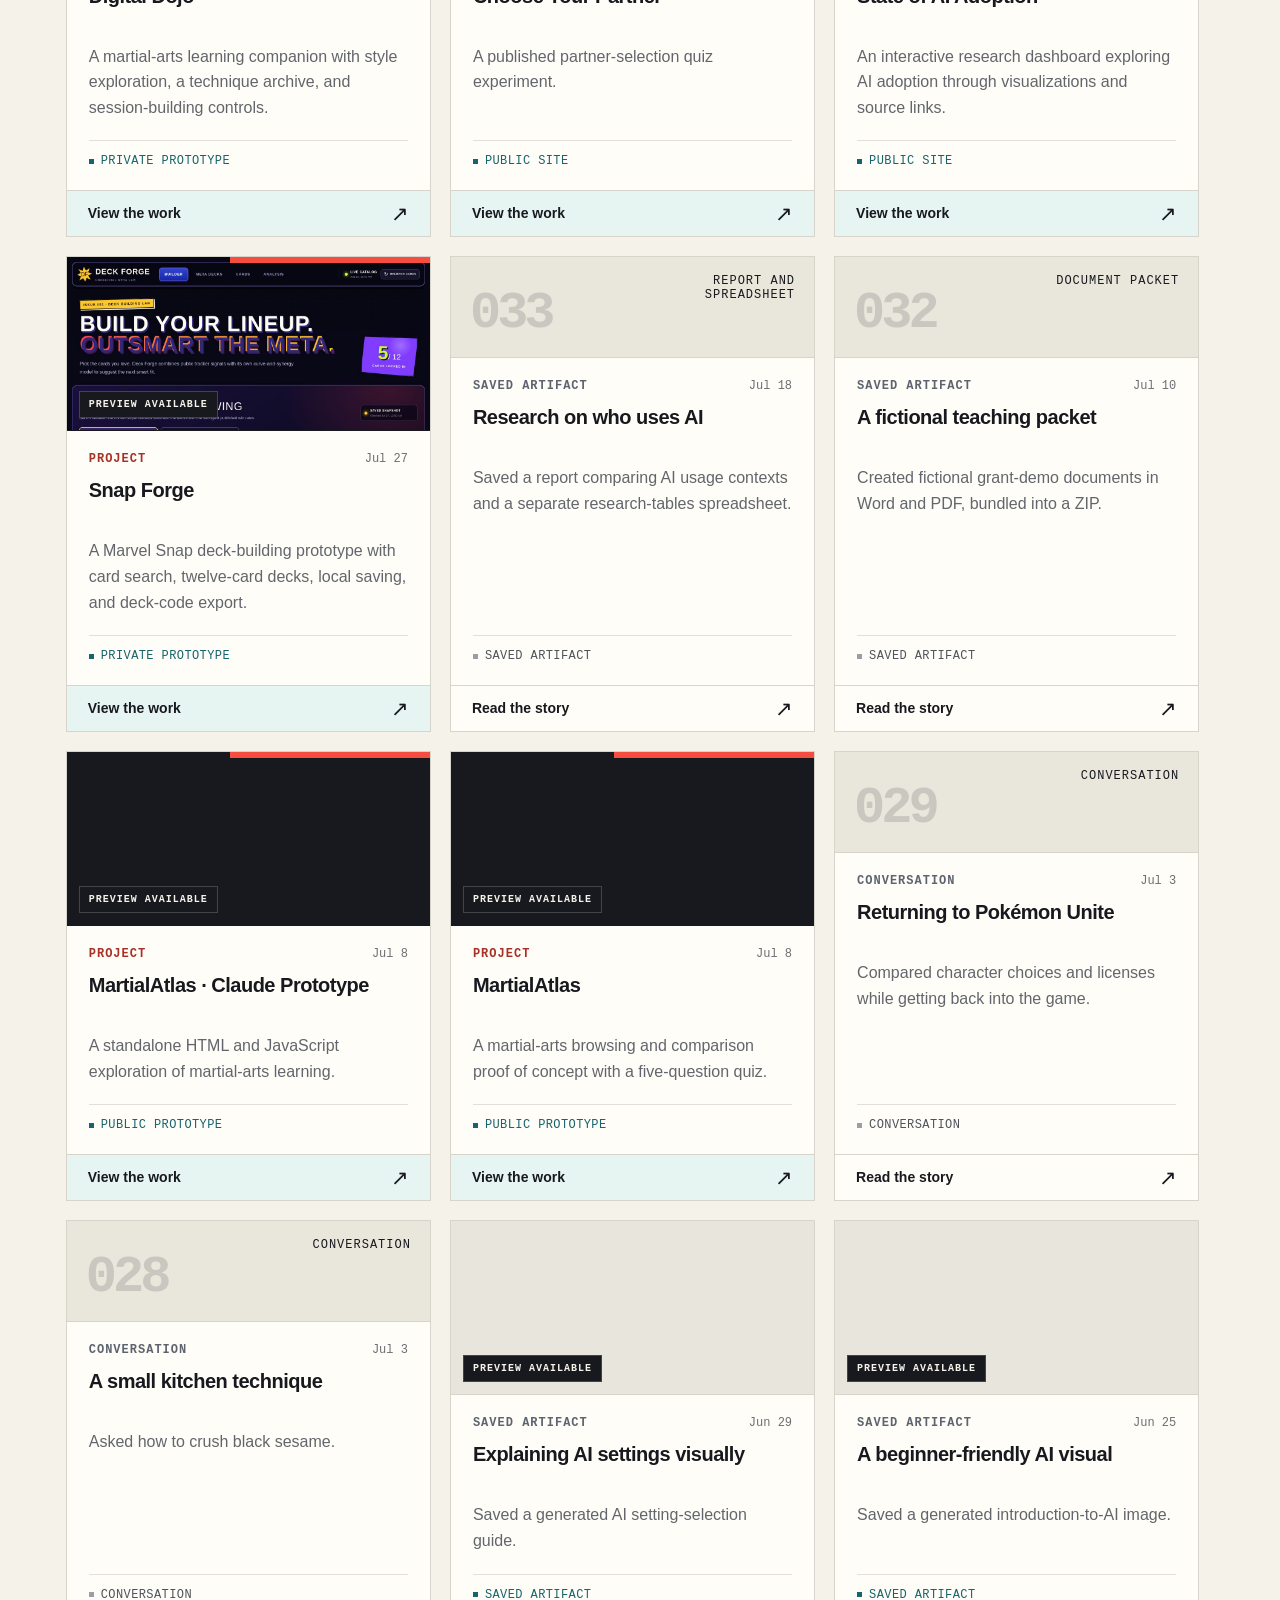
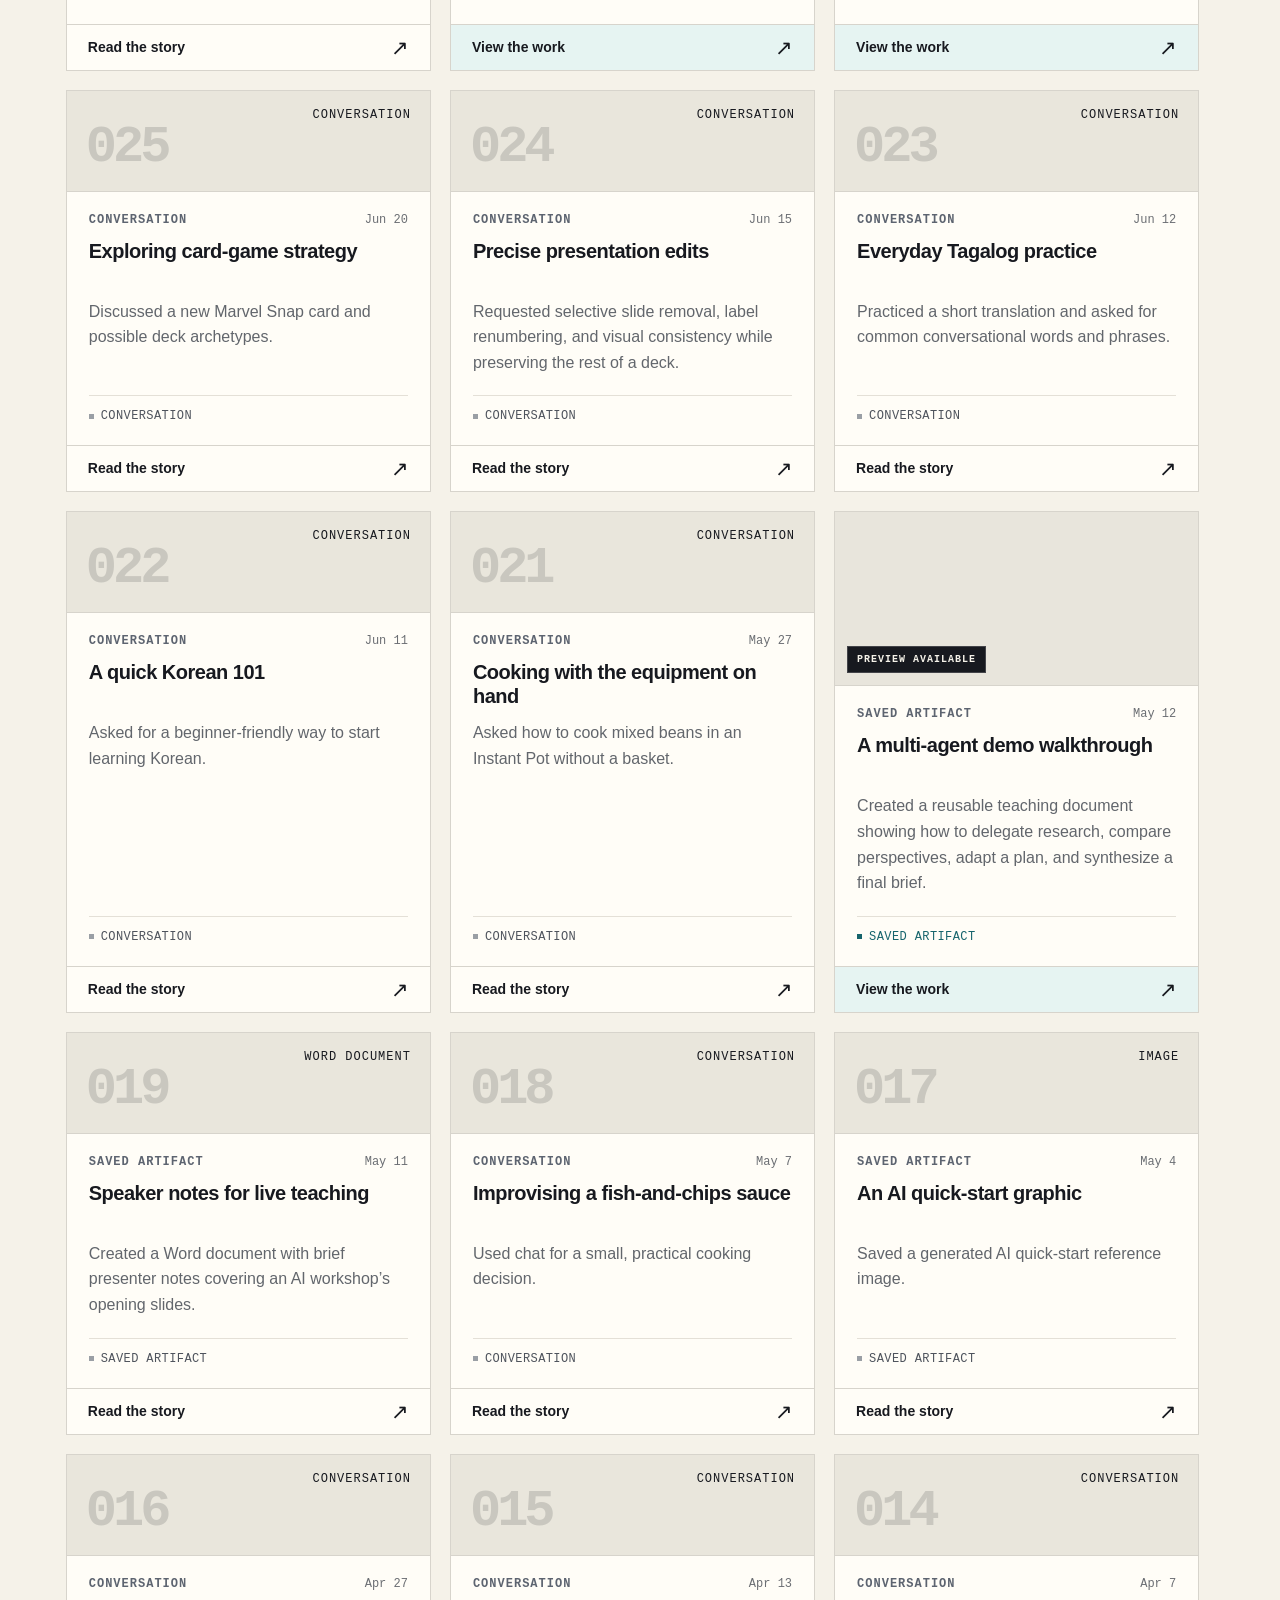
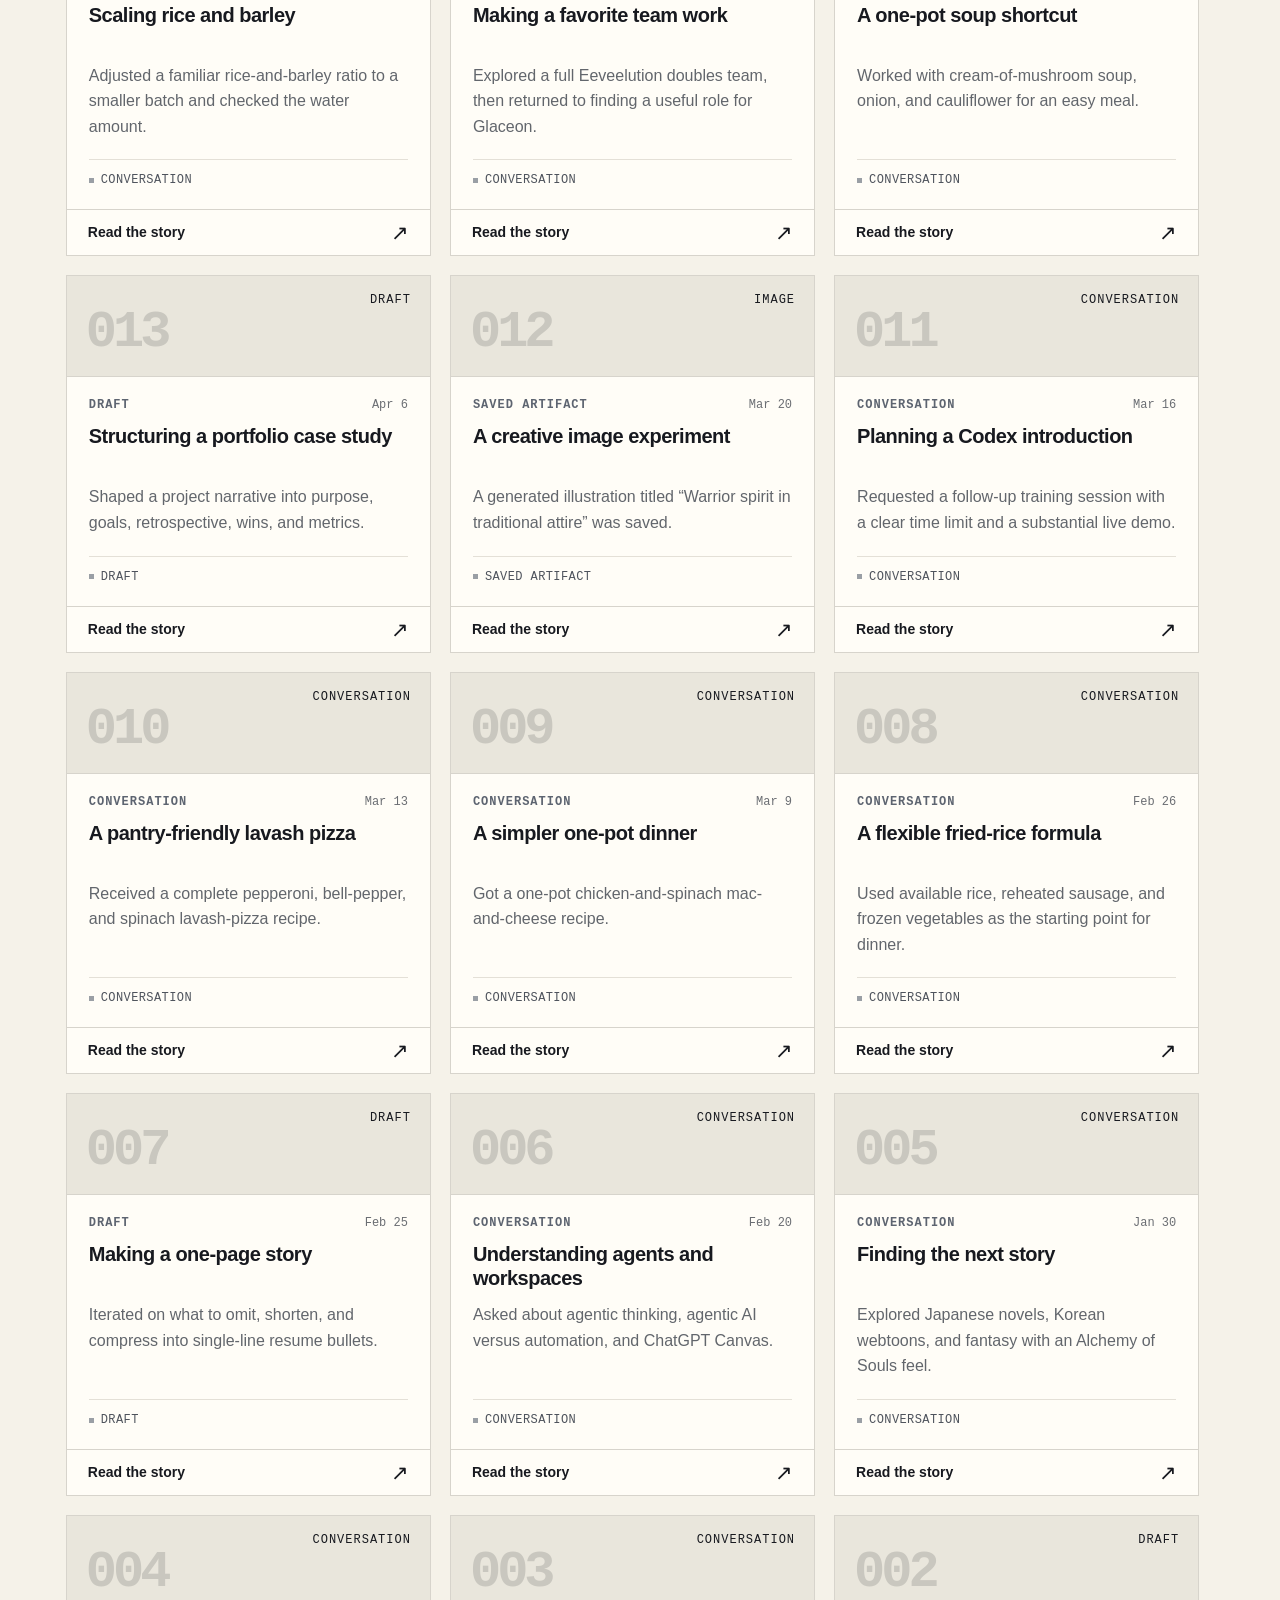
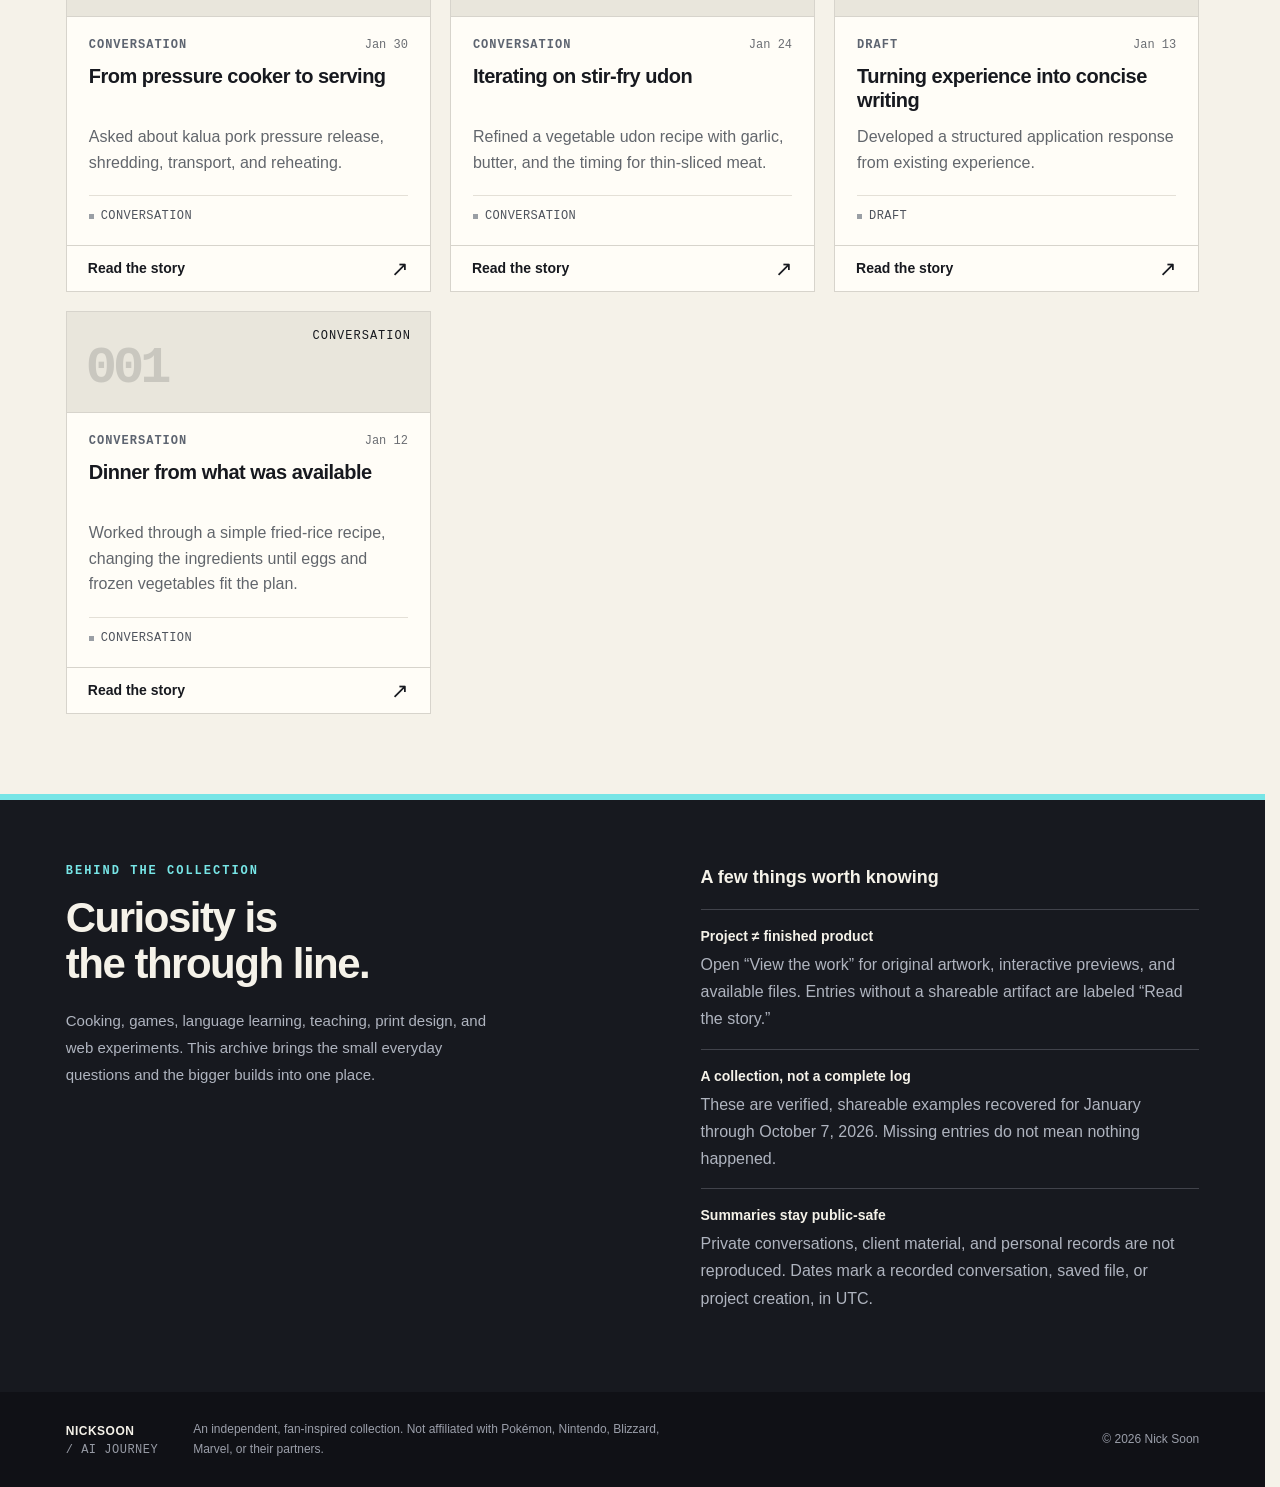
==== commit 82fa11a8: "Show original project artifacts, previews, and live demos from every available tile" ====
--- a/index.html
+++ b/index.html
@@ -5,11 +5,12 @@
   <meta name="viewport" content="width=device-width,initial-scale=1">
   <meta name="theme-color" content="#17191f">
   <meta name="description" content="Nick Soon’s 2026 AI Journey: a browsable collection of projects, prototypes, creative experiments, and everyday discoveries.">
-  <meta http-equiv="Content-Security-Policy" content="default-src 'self'; script-src 'self'; style-src 'self'; img-src 'self'; connect-src 'none'; object-src 'none'; base-uri 'self'; form-action 'none'">
+  <meta http-equiv="Content-Security-Policy" content="default-src 'self'; script-src 'self'; style-src 'self'; img-src 'self'; connect-src 'none'; object-src 'none'; frame-src 'self'; base-uri 'self'; form-action 'none'">
   <title>NickSoon AI Journey · Nick Soon</title>
   <link rel="icon" href="assets/favicon.svg" type="image/svg+xml">
   <link rel="stylesheet" href="styles.css">
   <script src="data.js" defer></script>
+  <script src="artifacts.js" defer></script>
   <script src="app.js" defer></script>
 </head>
 <body>
@@ -38,7 +39,7 @@
   </section>
   <div class="archive-strip" aria-label="Collection overview"><span><b id="total-count">49</b> collected entries</span><span><b>10</b> months of curiosity</span><span><b id="project-count">18</b> project cards</span><span class="strip-note">PROJECTS · QUESTIONS · EXPERIMENTS</span></div>
   <section id="collection" class="collection" aria-labelledby="collection-title">
-    <div class="collection-heading"><div><p class="eyebrow dark">THE 2026 COLLECTION</p><h2 id="collection-title">Pick a side quest.</h2></div><p>Finished files, early prototypes, and ideas along the way.<br>Every entry tells you what it actually is.</p></div>
+    <div class="collection-heading"><div><p class="eyebrow dark">THE 2026 COLLECTION</p><h2 id="collection-title">Pick a side quest.</h2></div><p>Finished files, early prototypes, and ideas along the way.<br>Look for “View the work” to open previews and demos.</p></div>
     <div class="month-nav" id="month-nav" role="group" aria-label="Filter by month"></div>
     <div class="control-panel">
       <label class="search-field"><span class="search-icon" aria-hidden="true"></span><span class="sr-only">Search collection</span><input id="search" type="search" placeholder="Search projects, topics, or ideas…" autocomplete="off"></label>
@@ -51,7 +52,7 @@
     <div id="empty-state" class="empty-state" hidden><span class="empty-number" aria-hidden="true">00</span><h3>No entries in this selection.</h3><p>Try another month, topic, or search.</p><button id="empty-reset" class="button dark-button" type="button">Show the full collection</button></div>
     <noscript><p class="noscript">Enable JavaScript to browse and filter the collection. This site does not use tracking or require an account.</p></noscript>
   </section>
-  <section class="about" id="about" aria-labelledby="about-title"><div><p class="eyebrow">BEHIND THE COLLECTION</p><h2 id="about-title">Curiosity is<br>the through line.</h2><p>Cooking, games, language learning, teaching, print design, and web experiments. This archive brings the small everyday questions and the bigger builds into one place.</p></div><div class="archive-notes"><h3>A few things worth knowing</h3><dl><div><dt>Project ≠ finished product</dt><dd>Some entries are public sites; others are saved files or private prototypes. Each card makes that distinction.</dd></div><div><dt>A collection, not a complete log</dt><dd>These are verified, shareable examples recovered for January through October 7, 2026. Missing entries do not mean nothing happened.</dd></div><div><dt>Summaries stay public-safe</dt><dd>Private conversations, client material, and personal records are not reproduced. Dates mark a recorded conversation, saved file, or project creation, in UTC.</dd></div></dl></div></section>
+  <section class="about" id="about" aria-labelledby="about-title"><div><p class="eyebrow">BEHIND THE COLLECTION</p><h2 id="about-title">Curiosity is<br>the through line.</h2><p>Cooking, games, language learning, teaching, print design, and web experiments. This archive brings the small everyday questions and the bigger builds into one place.</p></div><div class="archive-notes"><h3>A few things worth knowing</h3><dl><div><dt>Project ≠ finished product</dt><dd>Open “View the work” for original artwork, interactive previews, and available files. Entries without a shareable artifact are labeled “Read the story.”</dd></div><div><dt>A collection, not a complete log</dt><dd>These are verified, shareable examples recovered for January through October 7, 2026. Missing entries do not mean nothing happened.</dd></div><div><dt>Summaries stay public-safe</dt><dd>Private conversations, client material, and personal records are not reproduced. Dates mark a recorded conversation, saved file, or project creation, in UTC.</dd></div></dl></div></section>
 </main>
 <footer><a class="footer-brand" href="#top">NICKSOON <span>/ AI JOURNEY</span></a><p>An independent, fan-inspired collection. Not affiliated with Pokémon, Nintendo, Blizzard, Marvel, or their partners.</p><span>© 2026 Nick Soon</span></footer>
 <dialog id="entry-dialog" aria-labelledby="detail-title"><div class="dialog-inner"><button id="close-dialog" class="close-dialog" type="button" aria-label="Close project details">×</button><div id="dialog-content"></div></div></dialog>
--- a/styles.css
+++ b/styles.css
@@ -10,3 +10,31 @@
 .entry-card .card-description,.archive-notes dd,.detail-context p{font-size:16px}.card-status,.entry-type,.card-kicker time,.card-format{font-size:12px}.card-format{max-width:160px}.hero-caption{font-size:12px}.month-button{font-size:12px}.month-button .month-total{font-size:12px}.select-field>span{font-size:12px}.select-field select{font-size:14px}.search-field input{font-size:16px}.view-toggle button{font-size:14px}.open-entry{font-size:14px}.results-bar p{font-size:14px}.detail-meta dd,.detail-tags,.archive-notes dt{font-size:14px}.brand small{font-size:12px}.companion-label b,.companion-label small{font-size:12px}
 @media(max-width:620px){.card-grid,.timeline-cards{grid-template-columns:1fr}.entry-card h3{font-size:23px;min-height:0}.card-body{padding:20px}.card-kicker{display:flex}.card-kicker time{margin:0;font-size:12px}.card-top{height:80px}.card-number{font-size:48px}.card-format{font-size:12px}.card-status{min-height:0}.open-entry{padding:13px 20px}.archive-strip{font-size:12px}.card-top-image{height:155px;width:140px;top:-25px}.hero-caption{letter-spacing:1px}.companion-stage{height:300px}.companion-stage img{height:290px;transform:rotate(-5deg) translate(18px,-24px)}}
 @media(max-width:420px){.hero h1{font-size:clamp(38px,12vw,50px);letter-spacing:-2px}.hero-description br{display:none}.month-button{font-size:12px}.month-button .month-total{font-size:12px}}
+
+/* Original artifacts take center stage; the archive around them stays local. */
+.card-top.has-preview{height:174px;padding:0;background:#e8e5dc;position:relative;overflow:hidden}
+.card-preview-image{width:100%;height:100%;object-fit:cover;object-position:top;display:block}
+.card-preview-badge{position:absolute;left:12px;bottom:12px;font:700 10px var(--mono);letter-spacing:1px;background:var(--ink);color:var(--cream);padding:7px 9px;border:1px solid #ffffff30}
+.entry-card:has(.has-preview) .open-entry{background:#e6f4f2}.entry-card:has(.has-preview) .open-entry:hover{background:var(--cyan)}
+dialog{width:min(1000px,calc(100% - 30px));max-height:92dvh;overscroll-behavior:contain}
+.dialog-inner{padding:36px 40px 40px}.close-dialog{position:sticky;display:block;margin:-23px -28px -17px auto;top:6px;z-index:3;background:var(--paper);box-shadow:0 0 0 4px var(--paper);border-radius:50%}
+.detail-title{max-width:800px}.detail-description{max-width:800px}
+.artifact-section{margin-top:26px;border:1px solid var(--line);background:#f0eee7}
+.artifact-heading{padding:14px 18px;border-bottom:1px solid var(--line);display:flex;justify-content:space-between;align-items:center;gap:12px}
+.artifact-heading h3{font-size:16px}.artifact-heading>span{font:10px var(--mono);letter-spacing:1px;text-align:right;color:#5d6470}
+.artifact-tabs{padding:12px 14px;display:flex;flex-wrap:wrap;gap:7px;border-bottom:1px solid var(--line)}
+.artifact-tabs button{font:12px var(--mono);background:var(--paper);border:1px solid #b9b8b0;padding:10px 12px;text-align:left;min-height:40px}
+.artifact-tabs button[aria-pressed=true]{background:var(--ink);color:var(--cream);border-color:var(--ink)}
+.artifact-display{background:#dedfdc;min-height:160px;overflow:hidden}
+.artifact-image-link{display:block;line-height:0;cursor:zoom-in}.artifact-image{display:block;width:100%;height:auto;max-height:520px;object-fit:contain;object-position:center;background:#e7e7e3}
+.artifact-frame{border:0;display:block;width:100%;height:min(64vh,680px);min-height:380px;background:#fff}
+.artifact-caption{padding:14px 18px 0;font-size:13px;line-height:1.65;color:#555c65}.artifact-caption .artifact-hint{font-size:12px;margin-top:7px;color:#61686e}
+.artifact-actions{display:flex;flex-wrap:wrap;gap:9px;padding:15px 18px 18px}.artifact-actions .detail-link{margin:0;border:1px solid var(--ink);font:700 13px system-ui;gap:10px;align-items:center;min-height:44px;justify-content:center}
+.artifact-actions .secondary-link{background:transparent;color:var(--ink);border-color:#9d9e9b}.artifact-actions .secondary-link:hover{background:#ddebed;border-color:#275e65}
+.artifact-link-preview{padding:30px 22px;background:var(--ink);color:var(--cream);min-height:180px}.artifact-link-preview>span{font-size:40px;line-height:1;color:var(--cyan)}.artifact-link-preview h4{font-size:23px;margin:13px 0 6px}.artifact-link-preview p{font-size:14px;color:#bbc4ce}
+.artifact-unavailable{border-left:3px solid #a2a3a0;padding:15px 18px;background:#efede6;margin-top:24px}.artifact-unavailable h3{font-size:15px;margin-bottom:7px}.artifact-unavailable p{font-size:14px;color:#636970;line-height:1.7}
+.artifact-error{padding:14px 18px;background:#ffebe1;font-size:14px;line-height:1.6;color:#733f22}
+@media(max-width:730px){.dialog-inner{padding:26px 18px 28px}.close-dialog{margin:-14px -9px -11px auto}.detail-title{font-size:28px;padding-right:16px}.detail-description{font-size:15px}.artifact-heading{padding:12px}.artifact-heading>span{font-size:9px;max-width:115px}.artifact-caption{padding:12px 13px 0}.artifact-actions{padding:13px;gap:8px}.artifact-actions .detail-link{font-size:12px;padding:11px 12px}.artifact-frame{height:62vh;min-height:360px}.artifact-image{max-height:65vh}.card-top.has-preview{height:180px}.artifact-tabs{padding:10px}.artifact-tabs button{font-size:11px;padding:9px}}
+html{scrollbar-gutter:stable}html:has(dialog[open]){overflow:hidden}
+/* One accessible action makes the entire tile clickable. */
+.entry-card{position:relative}.entry-card .open-entry::after{content:"";position:absolute;inset:0;z-index:2;cursor:pointer}.entry-card .open-entry:focus-visible::after{outline:3px solid #16646c;outline-offset:3px}
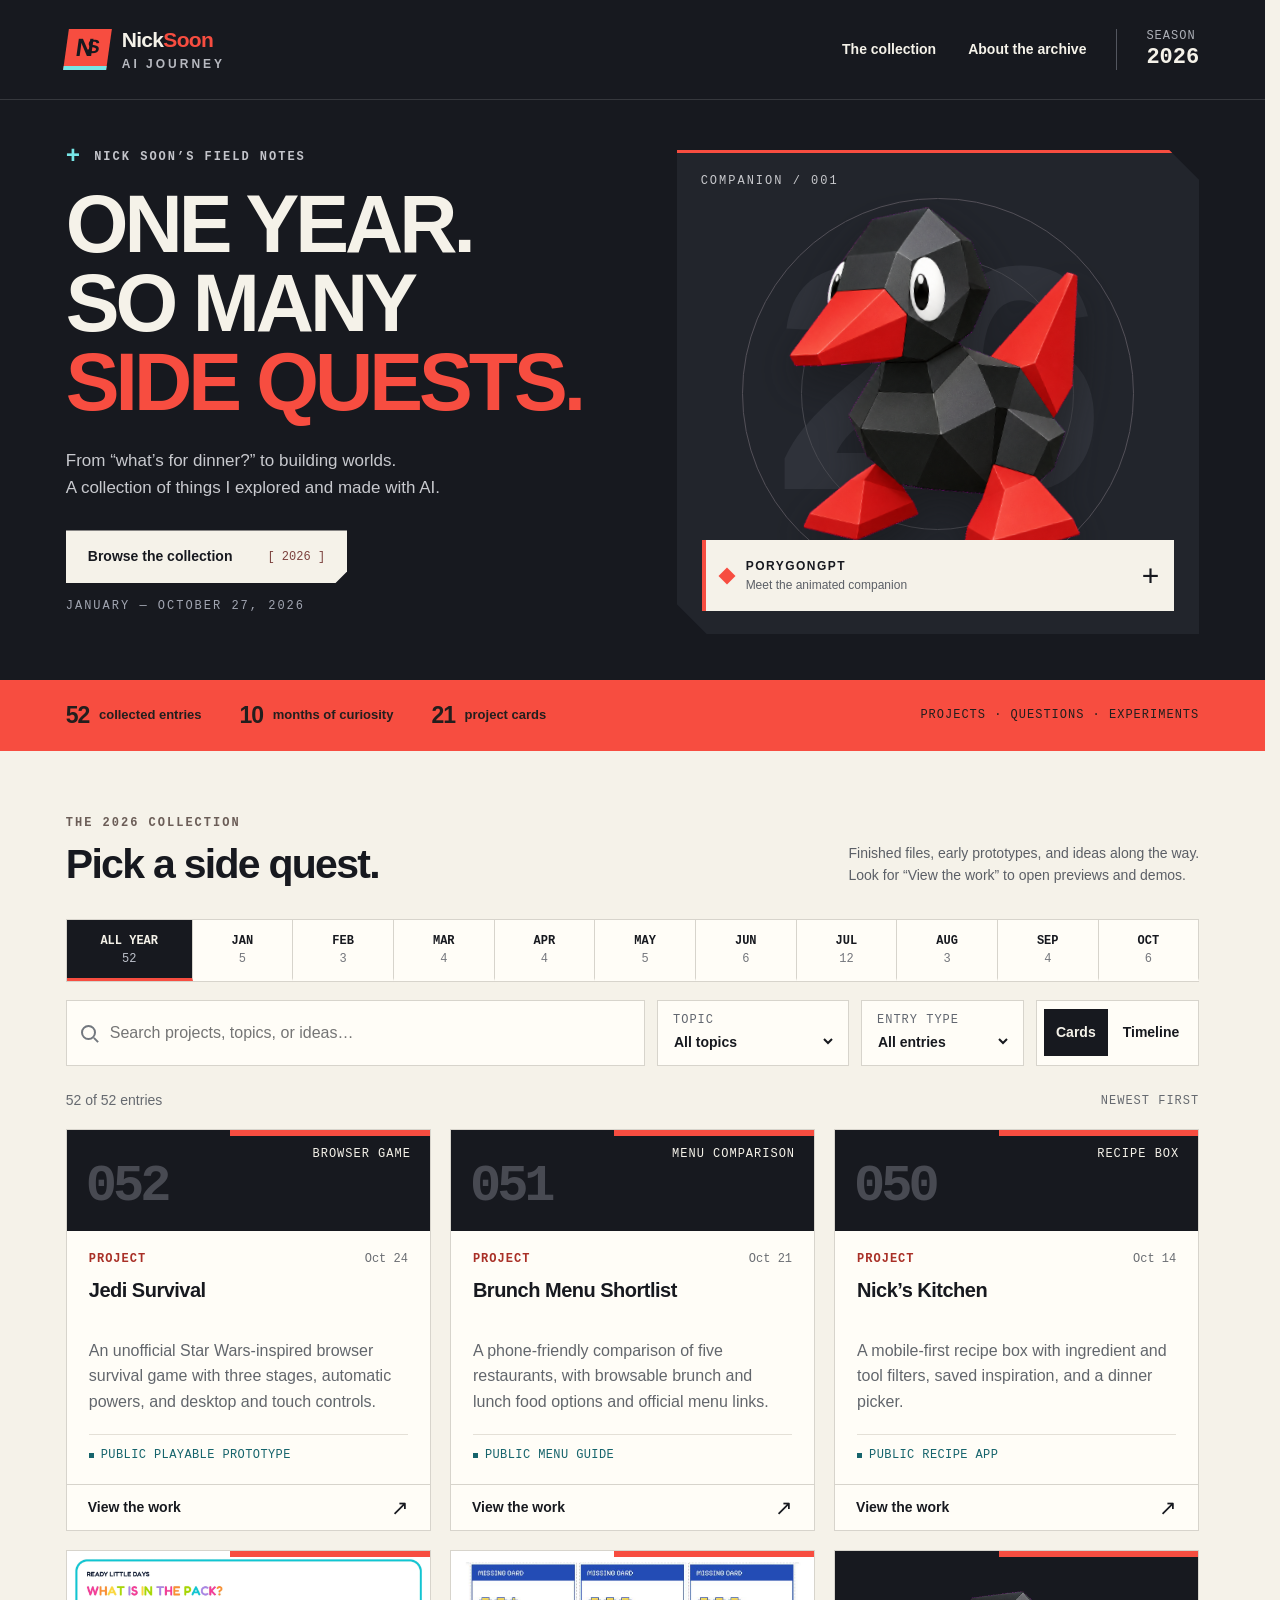
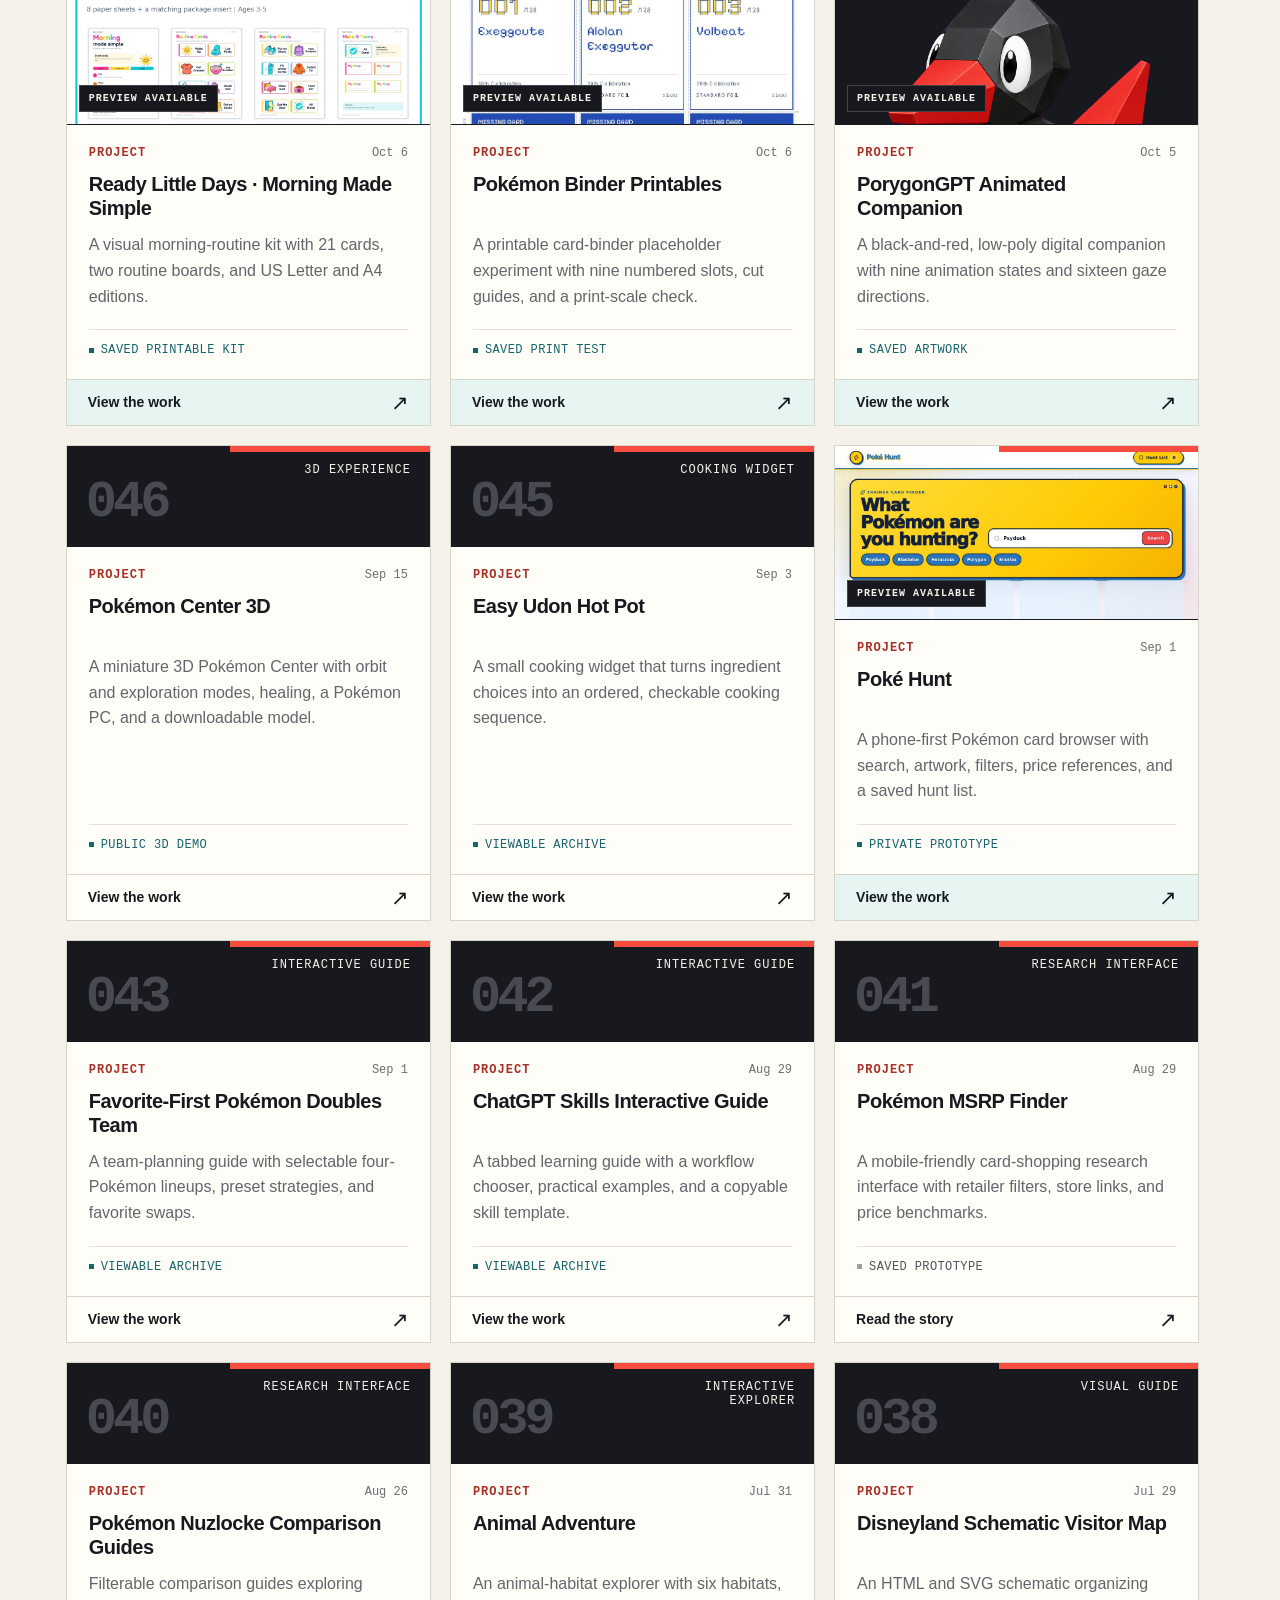
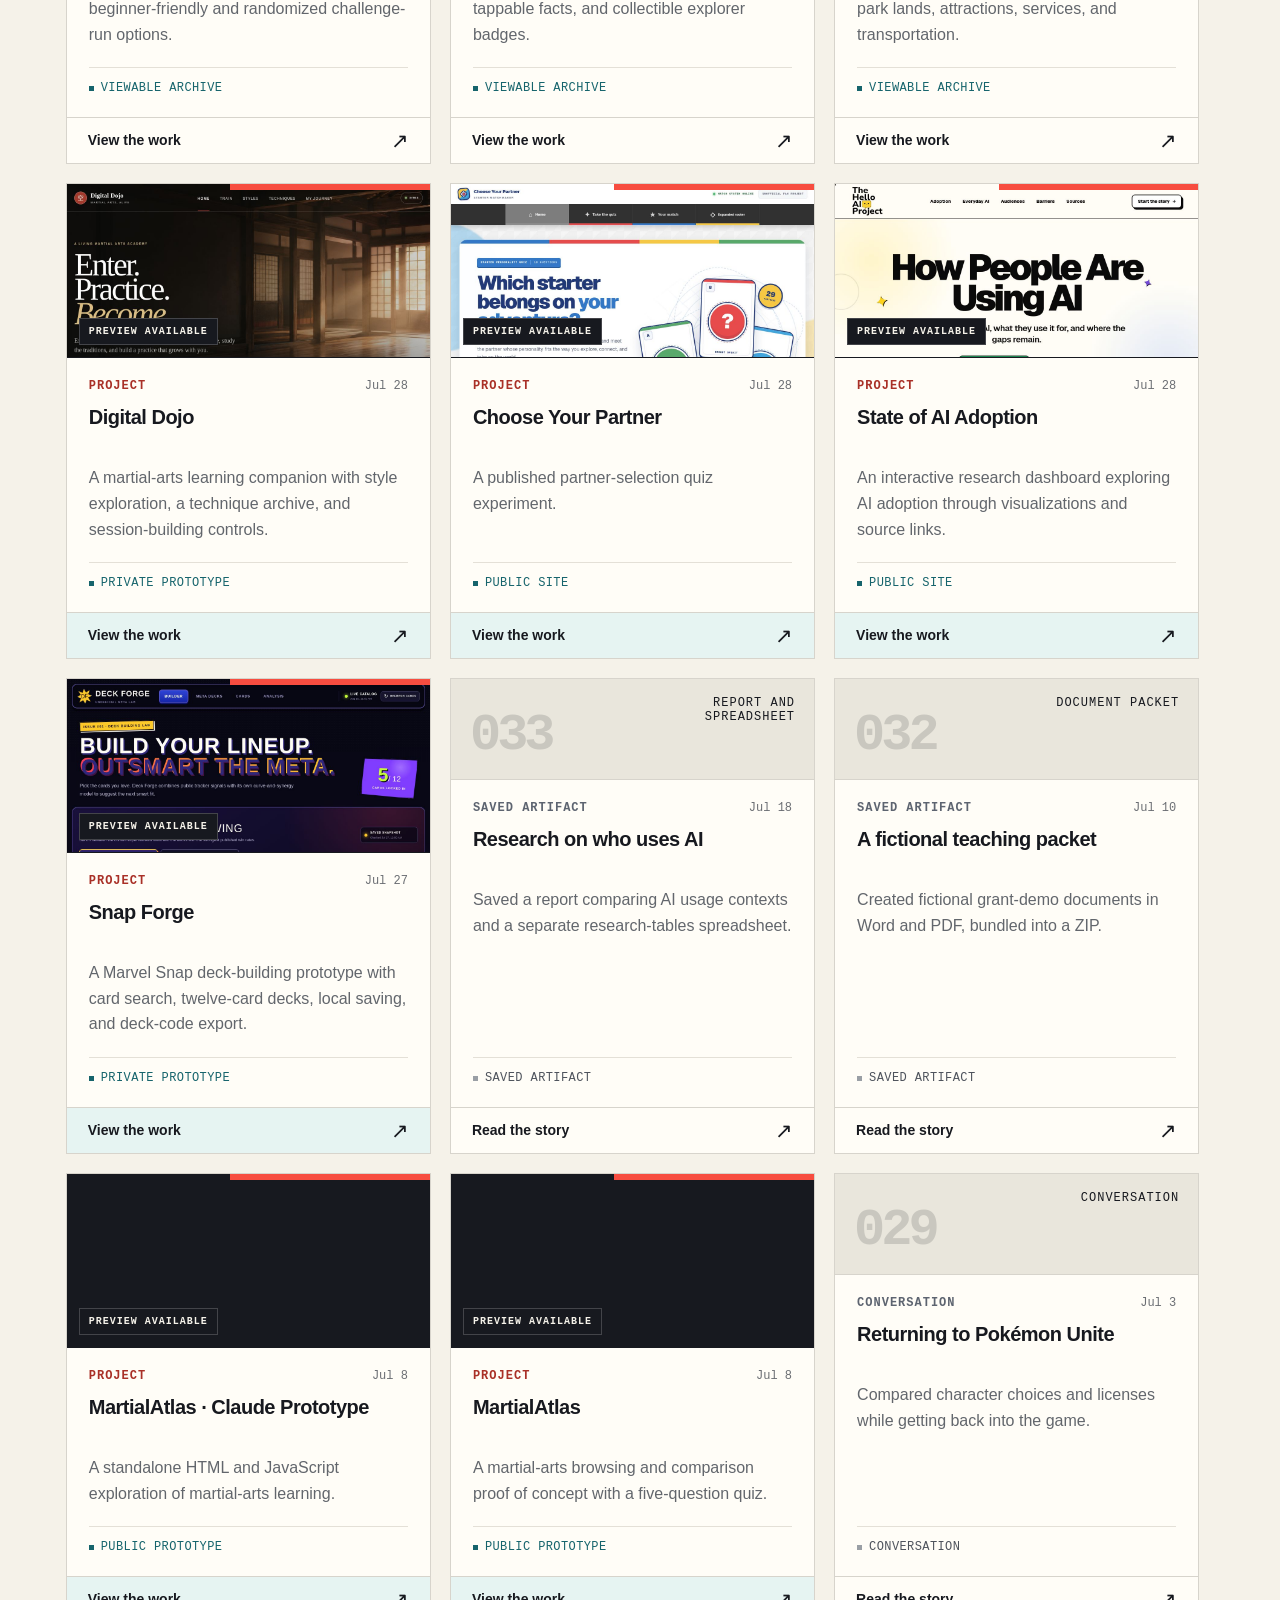
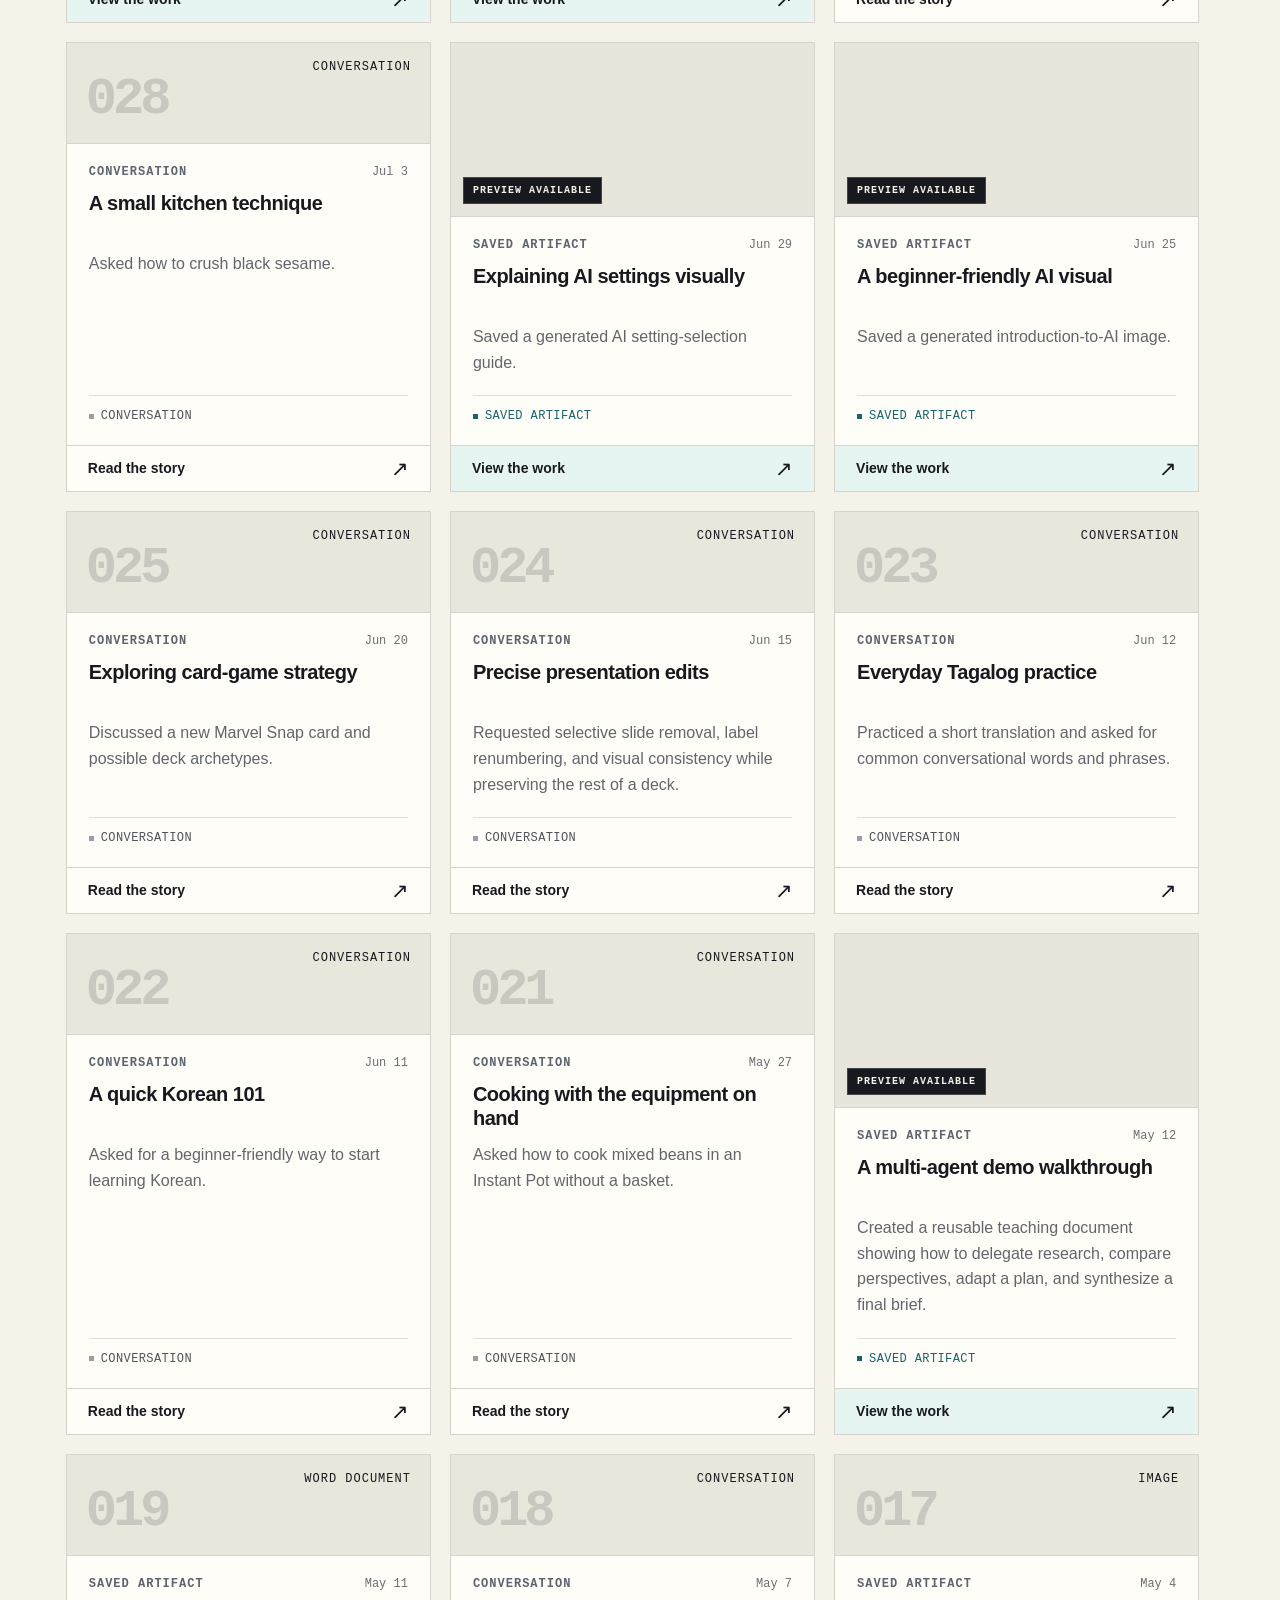
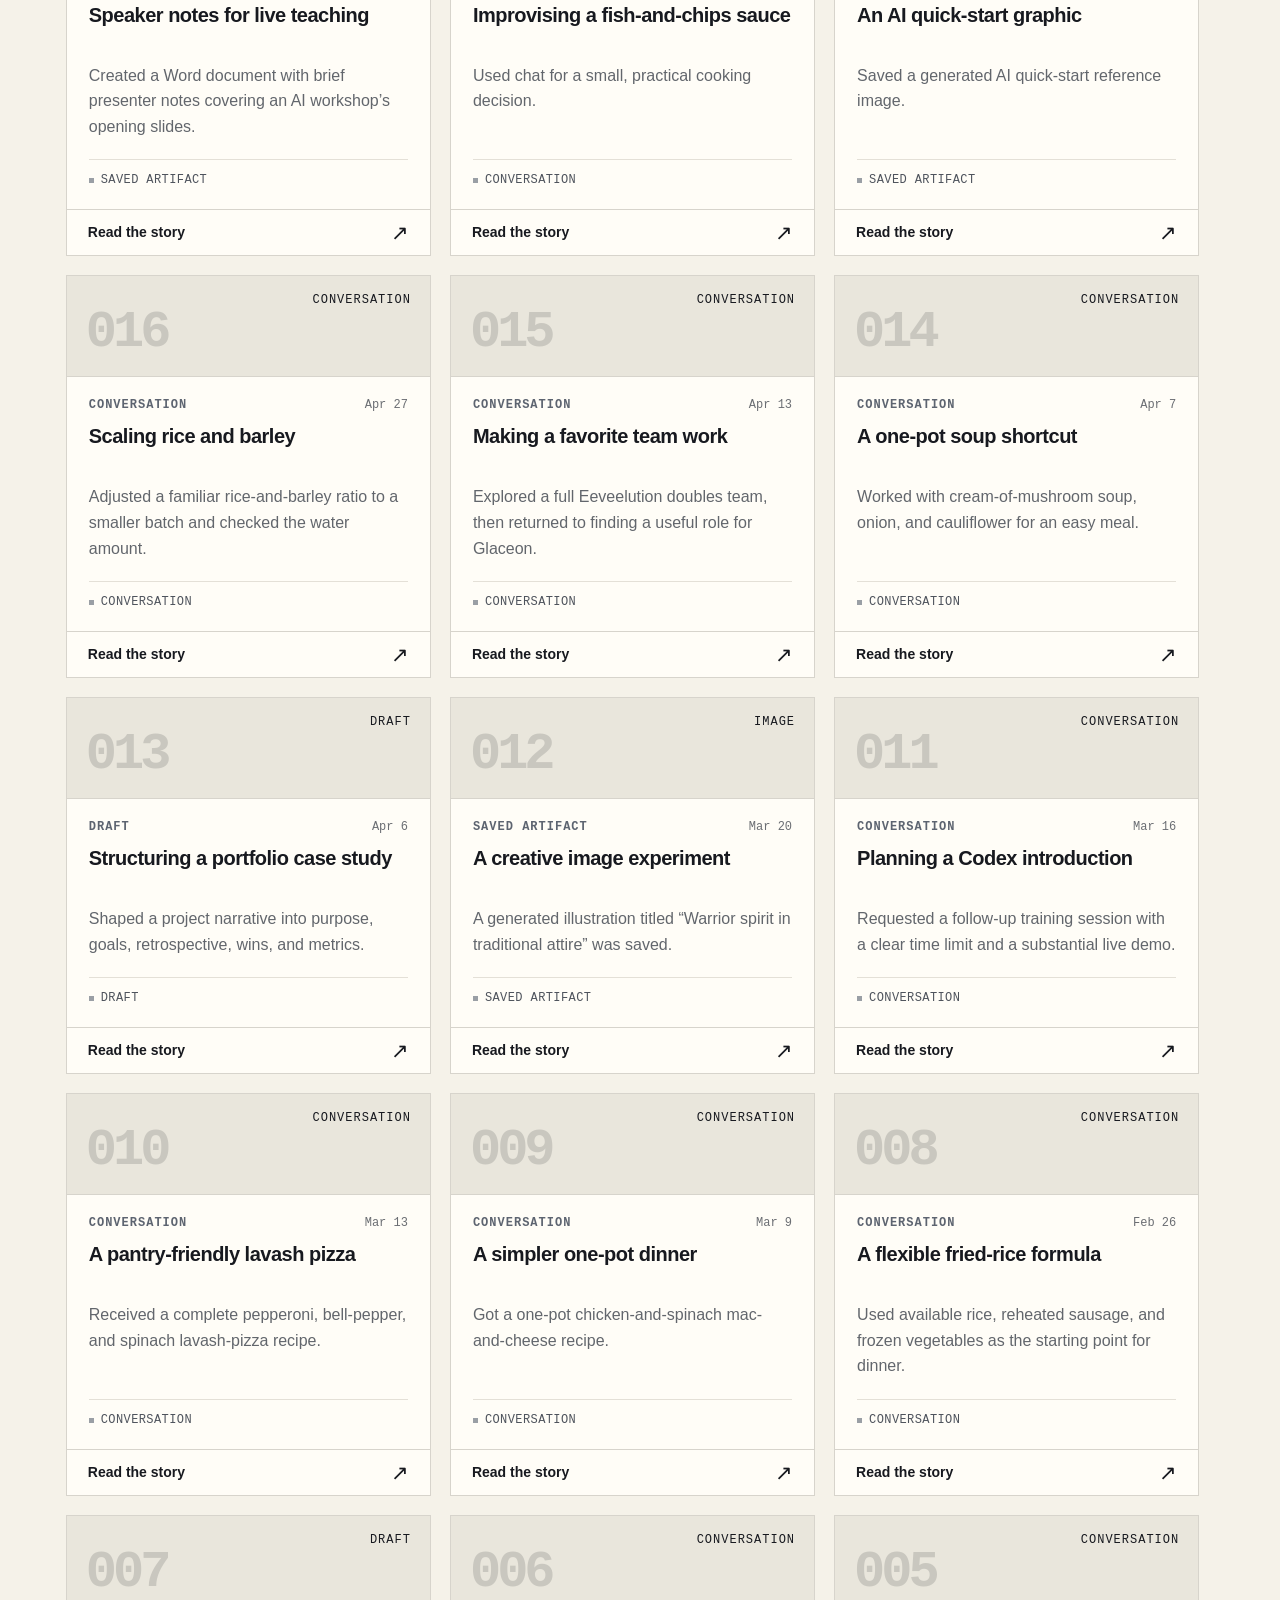
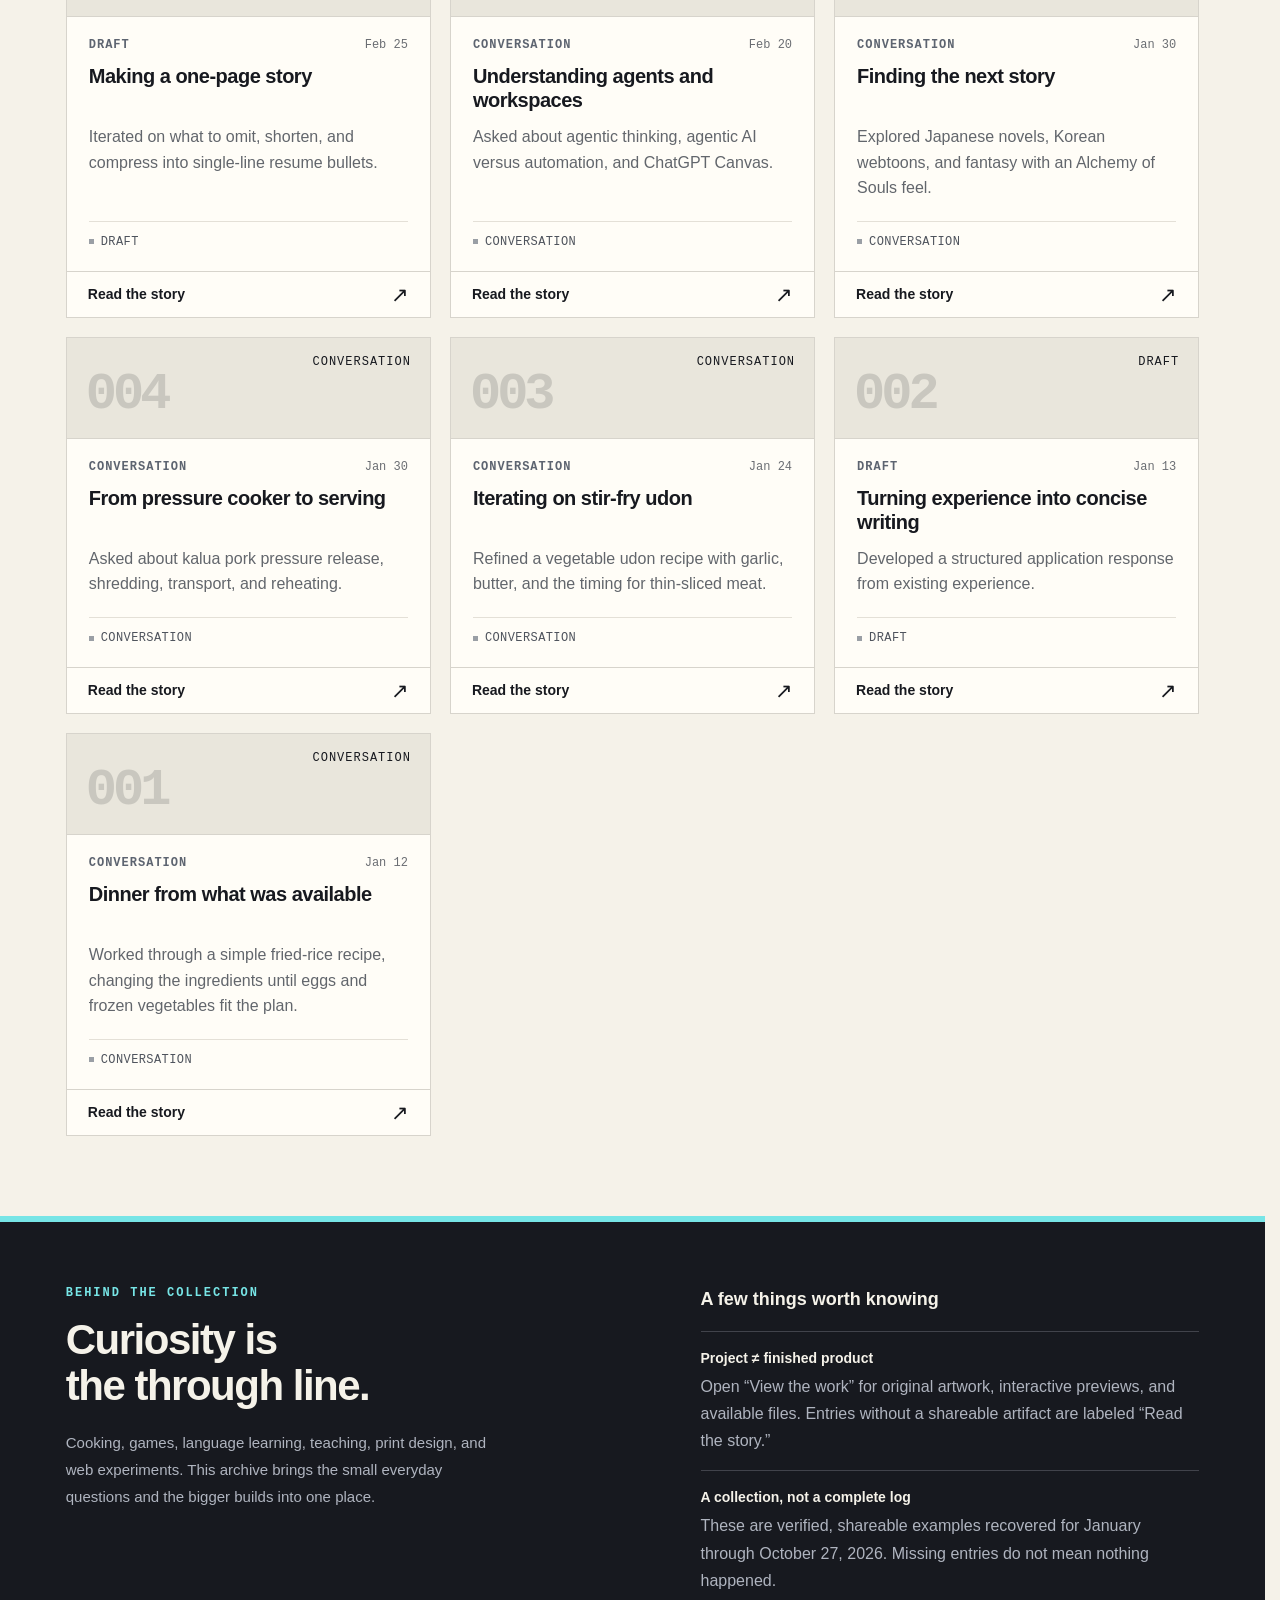
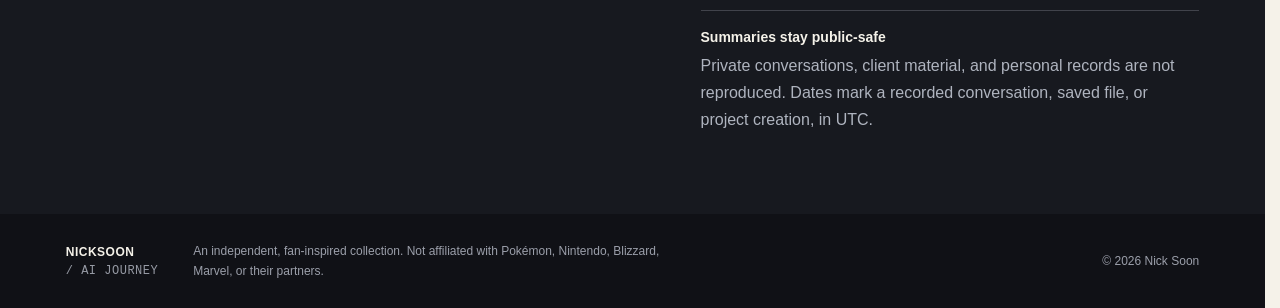
==== commit 49d8fc36: "Feature Kitchen, brunch menu and Jedi Survival in journey showcase" ====
--- a/index.html
+++ b/index.html
@@ -27,7 +27,7 @@
       <h1 id="hero-title">ONE YEAR.<br>SO MANY<br><span>SIDE QUESTS.</span></h1>
       <p class="hero-description">From “what’s for dinner?” to building worlds.<br>A collection of things I explored and made with AI.</p>
       <a class="button primary" href="#collection">Browse the collection <span aria-hidden="true">[ 2026 ]</span></a>
-      <p class="hero-caption">JANUARY — OCTOBER 7, 2026</p>
+      <p class="hero-caption">JANUARY — OCTOBER 27, 2026</p>
     </div>
     <div class="companion-stage">
       <span class="stage-coordinate" aria-hidden="true">COMPANION / 001</span>
@@ -37,7 +37,7 @@
       <button class="companion-label" type="button" data-open="porygongpt"><span class="companion-dot" aria-hidden="true"></span><span><b>PORYGONGPT</b><small>Meet the animated companion</small></span><span class="label-plus" aria-hidden="true">+</span></button>
     </div>
   </section>
-  <div class="archive-strip" aria-label="Collection overview"><span><b id="total-count">49</b> collected entries</span><span><b>10</b> months of curiosity</span><span><b id="project-count">18</b> project cards</span><span class="strip-note">PROJECTS · QUESTIONS · EXPERIMENTS</span></div>
+  <div class="archive-strip" aria-label="Collection overview"><span><b id="total-count">52</b> collected entries</span><span><b>10</b> months of curiosity</span><span><b id="project-count">21</b> project cards</span><span class="strip-note">PROJECTS · QUESTIONS · EXPERIMENTS</span></div>
   <section id="collection" class="collection" aria-labelledby="collection-title">
     <div class="collection-heading"><div><p class="eyebrow dark">THE 2026 COLLECTION</p><h2 id="collection-title">Pick a side quest.</h2></div><p>Finished files, early prototypes, and ideas along the way.<br>Look for “View the work” to open previews and demos.</p></div>
     <div class="month-nav" id="month-nav" role="group" aria-label="Filter by month"></div>
@@ -52,7 +52,7 @@
     <div id="empty-state" class="empty-state" hidden><span class="empty-number" aria-hidden="true">00</span><h3>No entries in this selection.</h3><p>Try another month, topic, or search.</p><button id="empty-reset" class="button dark-button" type="button">Show the full collection</button></div>
     <noscript><p class="noscript">Enable JavaScript to browse and filter the collection. This site does not use tracking or require an account.</p></noscript>
   </section>
-  <section class="about" id="about" aria-labelledby="about-title"><div><p class="eyebrow">BEHIND THE COLLECTION</p><h2 id="about-title">Curiosity is<br>the through line.</h2><p>Cooking, games, language learning, teaching, print design, and web experiments. This archive brings the small everyday questions and the bigger builds into one place.</p></div><div class="archive-notes"><h3>A few things worth knowing</h3><dl><div><dt>Project ≠ finished product</dt><dd>Open “View the work” for original artwork, interactive previews, and available files. Entries without a shareable artifact are labeled “Read the story.”</dd></div><div><dt>A collection, not a complete log</dt><dd>These are verified, shareable examples recovered for January through October 7, 2026. Missing entries do not mean nothing happened.</dd></div><div><dt>Summaries stay public-safe</dt><dd>Private conversations, client material, and personal records are not reproduced. Dates mark a recorded conversation, saved file, or project creation, in UTC.</dd></div></dl></div></section>
+  <section class="about" id="about" aria-labelledby="about-title"><div><p class="eyebrow">BEHIND THE COLLECTION</p><h2 id="about-title">Curiosity is<br>the through line.</h2><p>Cooking, games, language learning, teaching, print design, and web experiments. This archive brings the small everyday questions and the bigger builds into one place.</p></div><div class="archive-notes"><h3>A few things worth knowing</h3><dl><div><dt>Project ≠ finished product</dt><dd>Open “View the work” for original artwork, interactive previews, and available files. Entries without a shareable artifact are labeled “Read the story.”</dd></div><div><dt>A collection, not a complete log</dt><dd>These are verified, shareable examples recovered for January through October 27, 2026. Missing entries do not mean nothing happened.</dd></div><div><dt>Summaries stay public-safe</dt><dd>Private conversations, client material, and personal records are not reproduced. Dates mark a recorded conversation, saved file, or project creation, in UTC.</dd></div></dl></div></section>
 </main>
 <footer><a class="footer-brand" href="#top">NICKSOON <span>/ AI JOURNEY</span></a><p>An independent, fan-inspired collection. Not affiliated with Pokémon, Nintendo, Blizzard, Marvel, or their partners.</p><span>© 2026 Nick Soon</span></footer>
 <dialog id="entry-dialog" aria-labelledby="detail-title"><div class="dialog-inner"><button id="close-dialog" class="close-dialog" type="button" aria-label="Close project details">×</button><div id="dialog-content"></div></div></dialog>
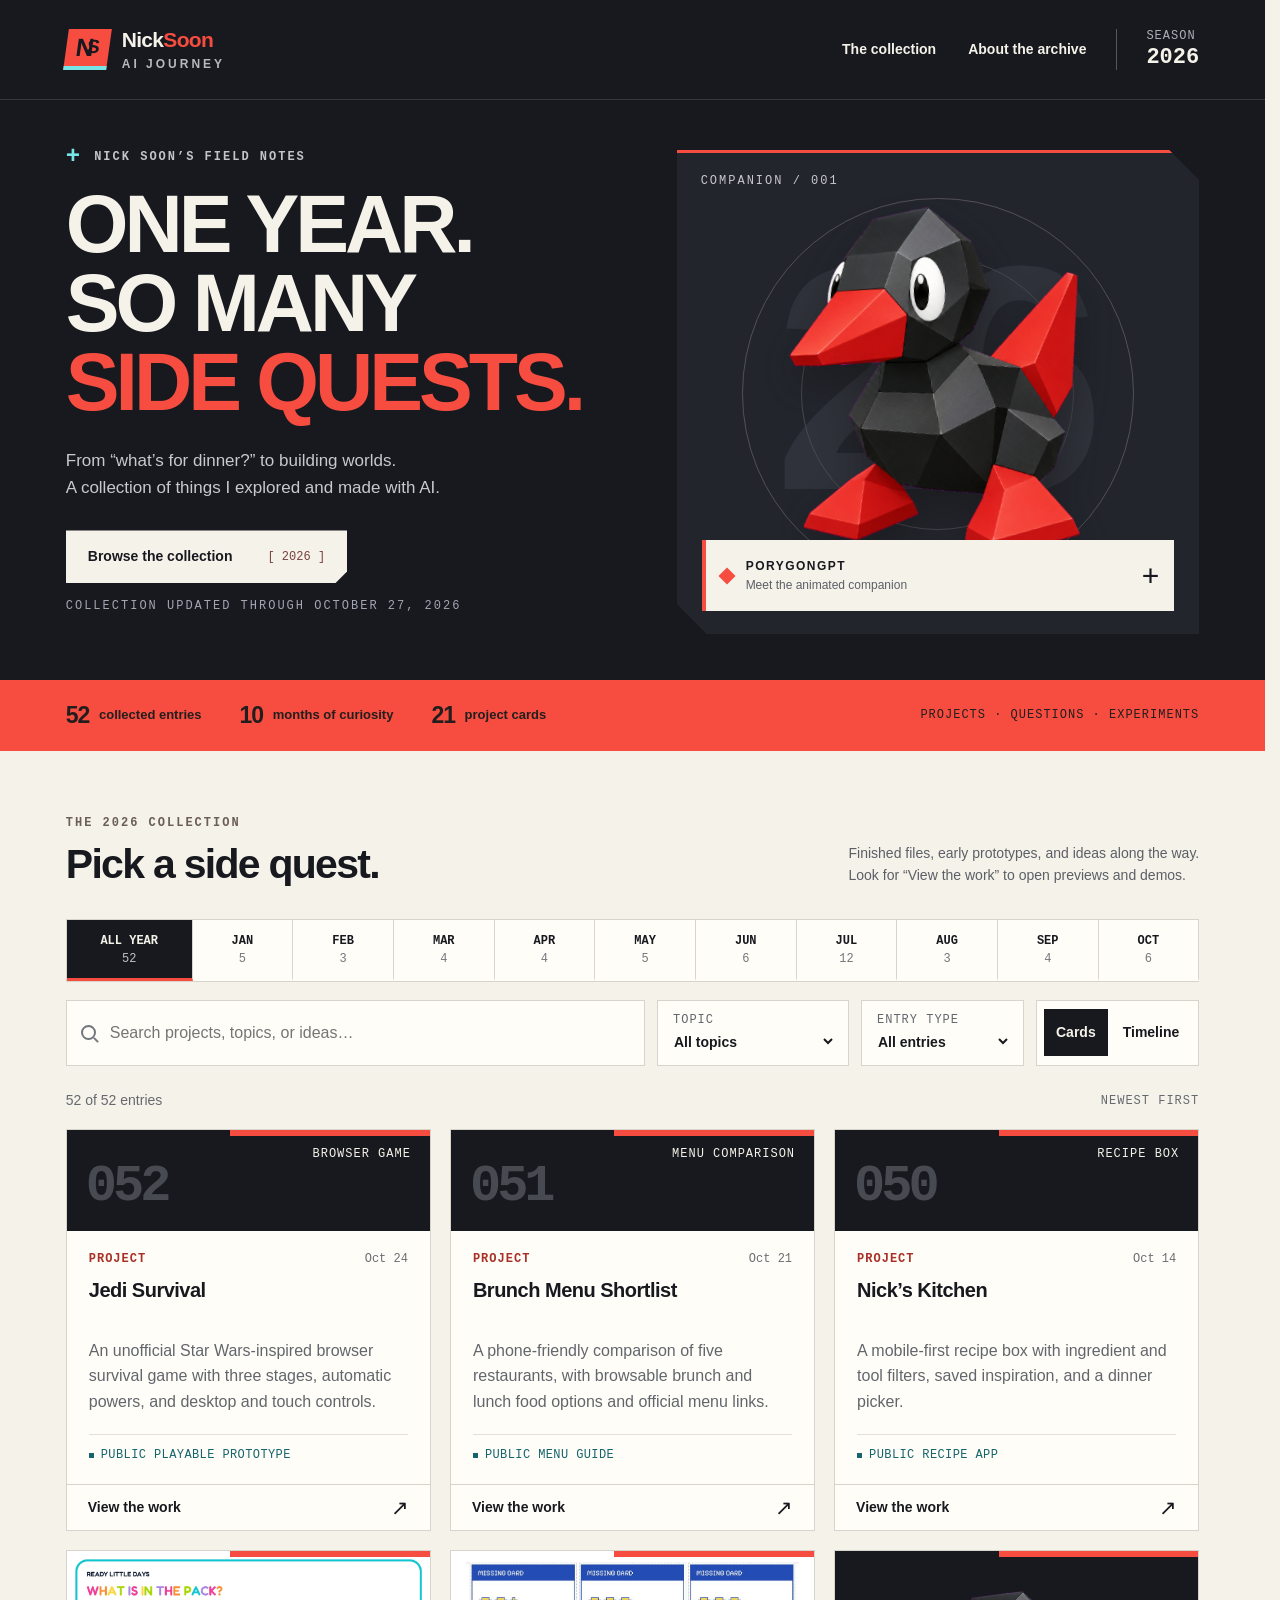
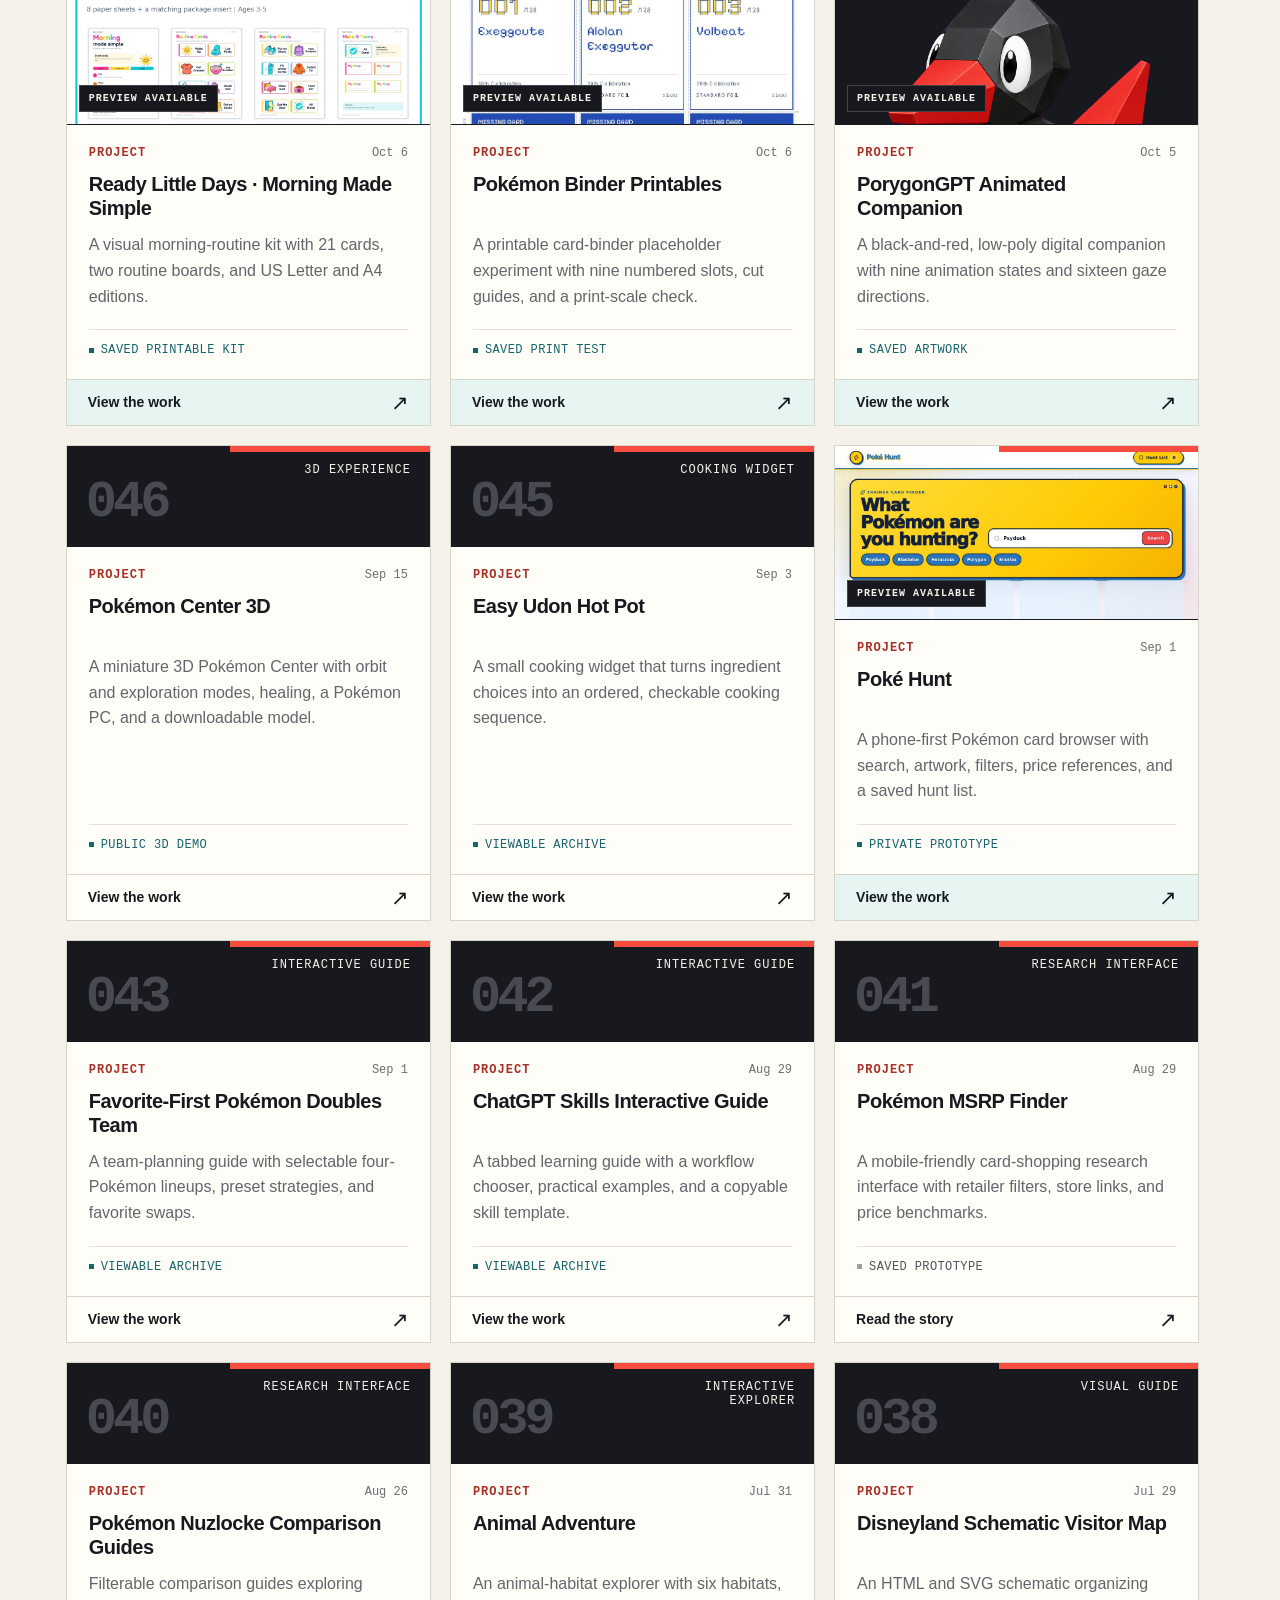
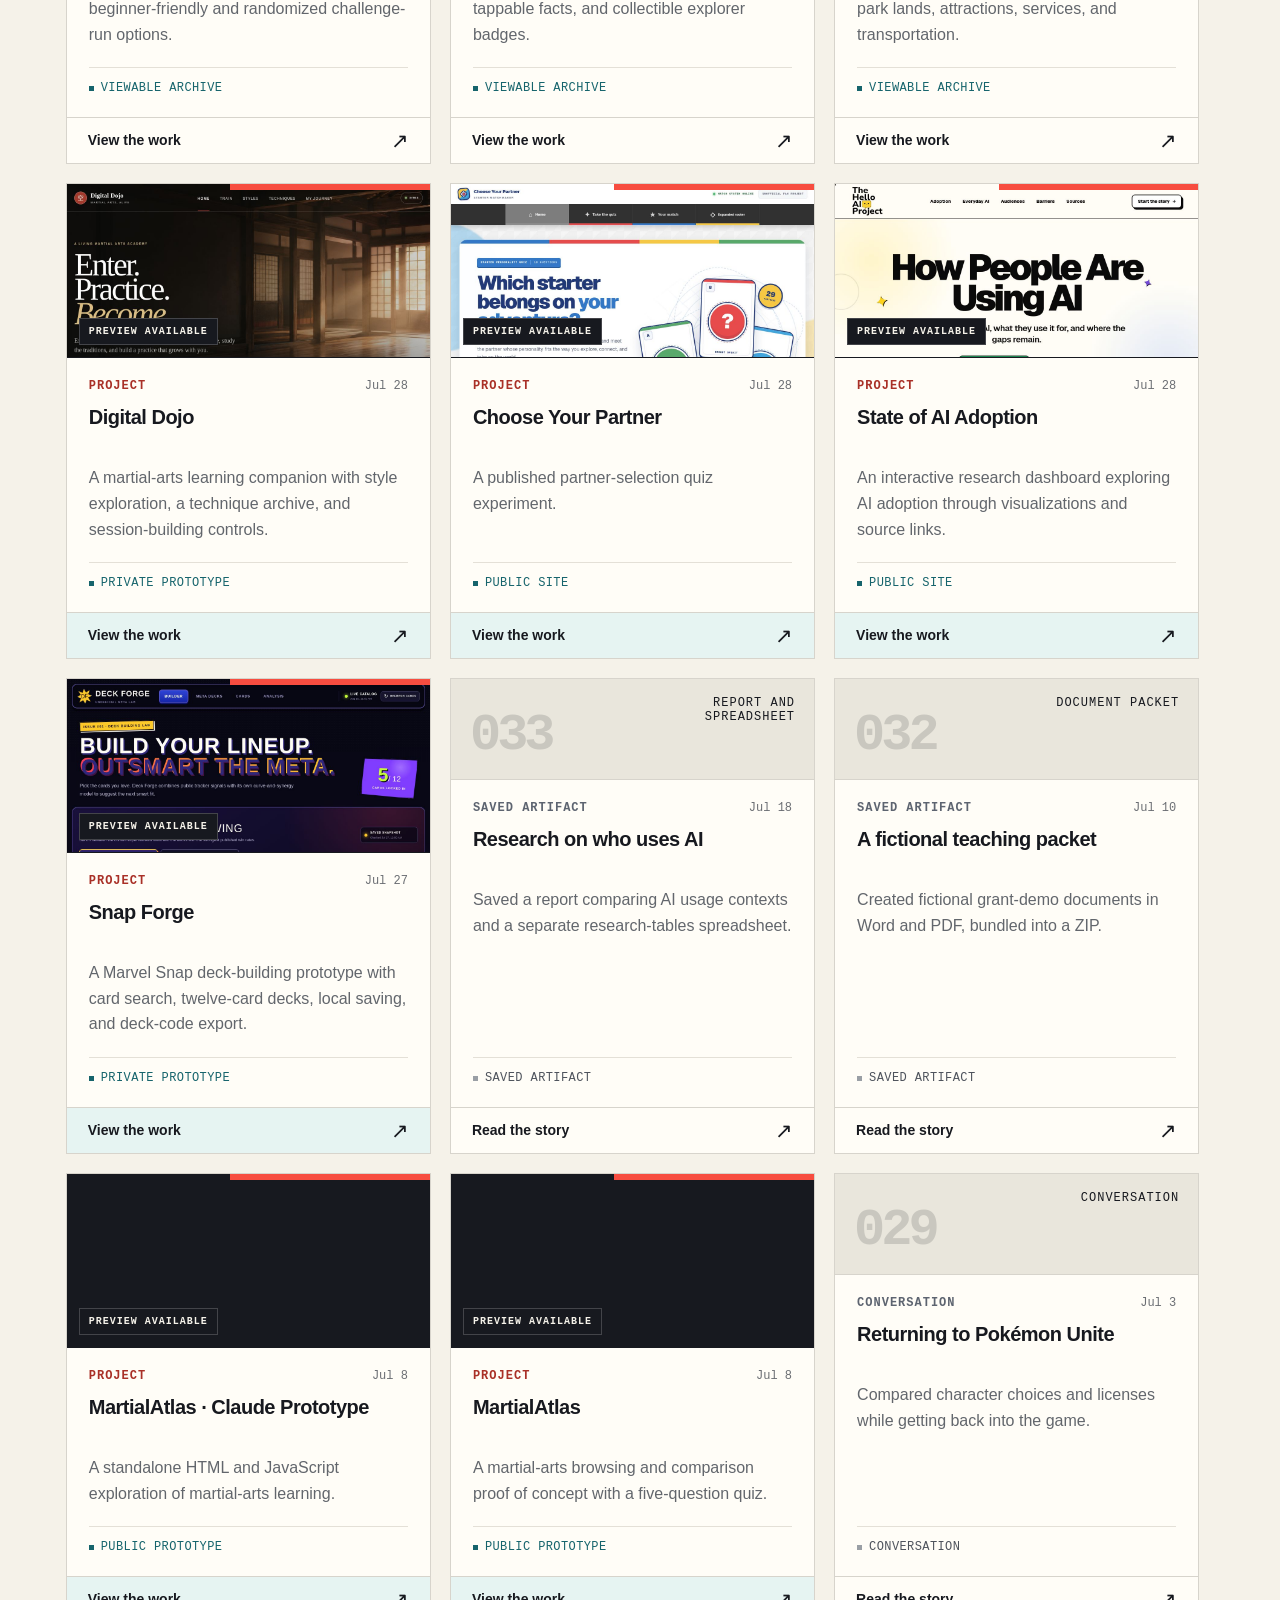
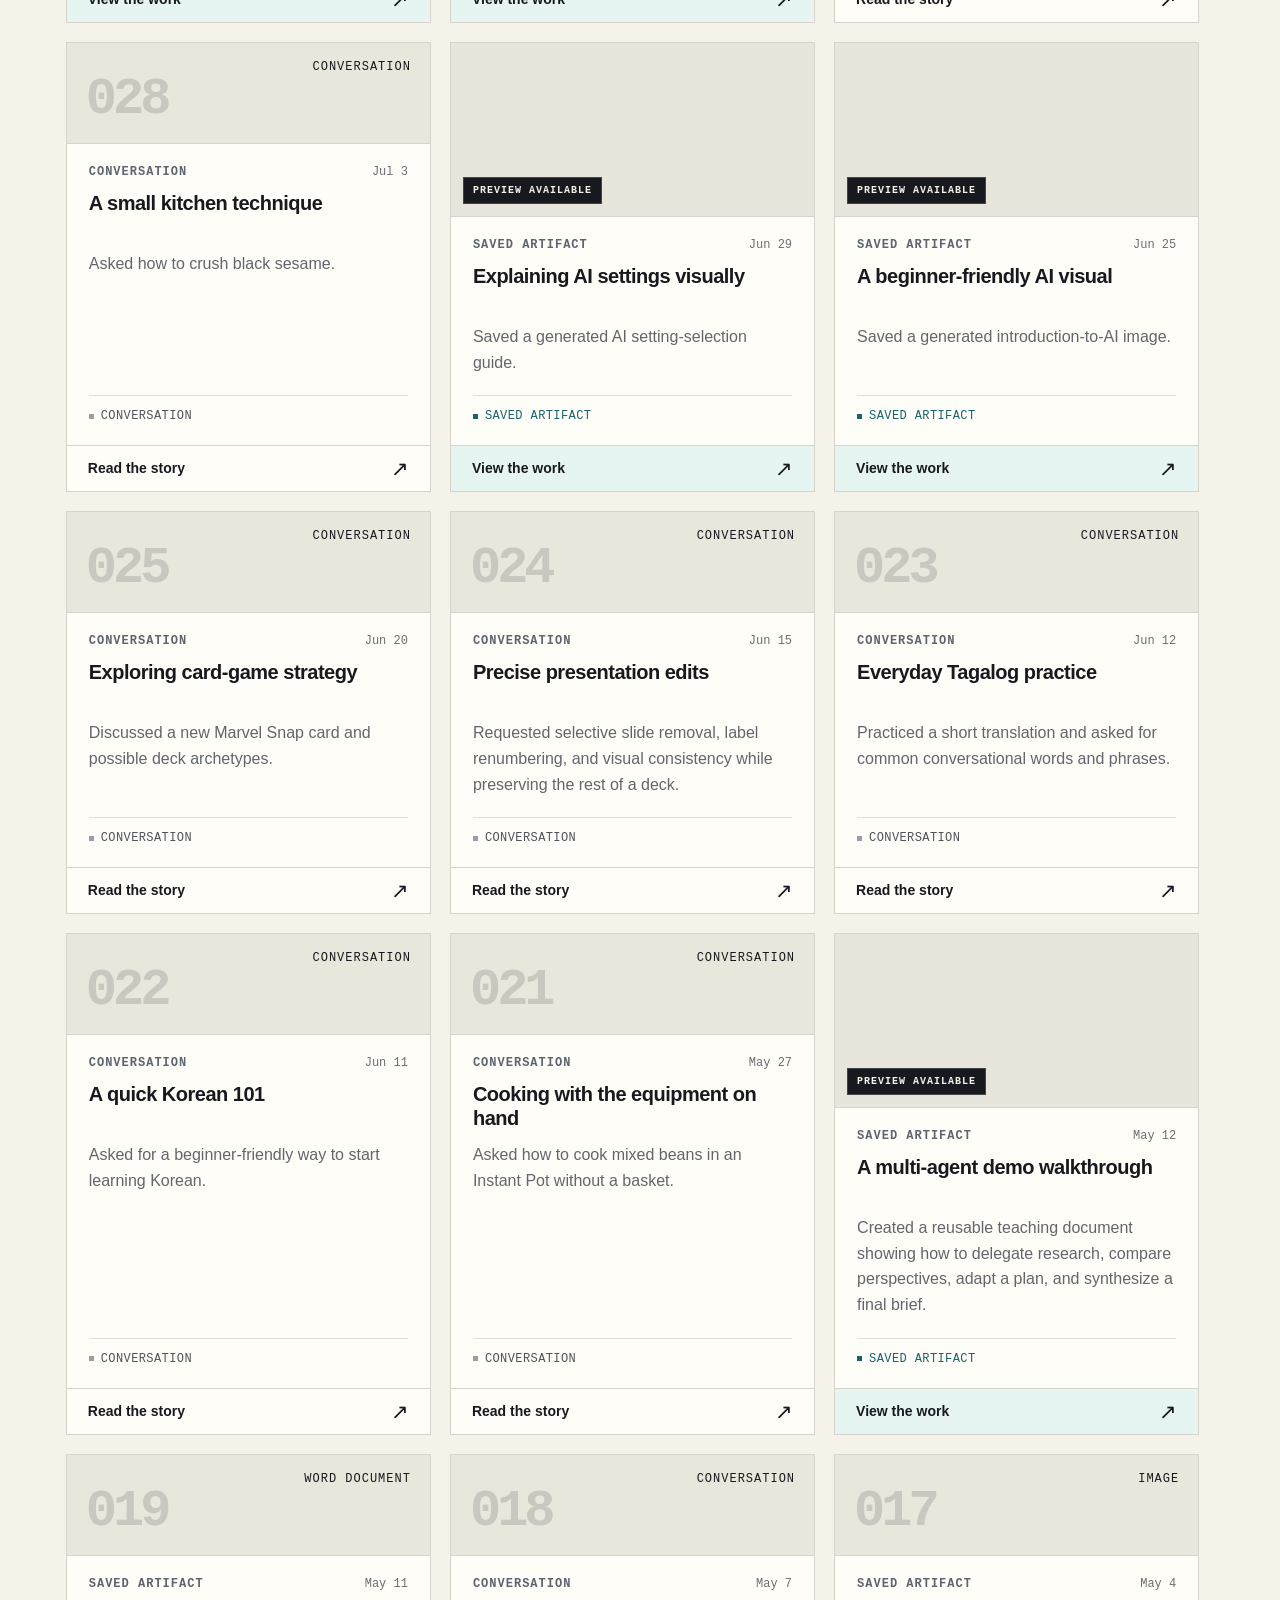
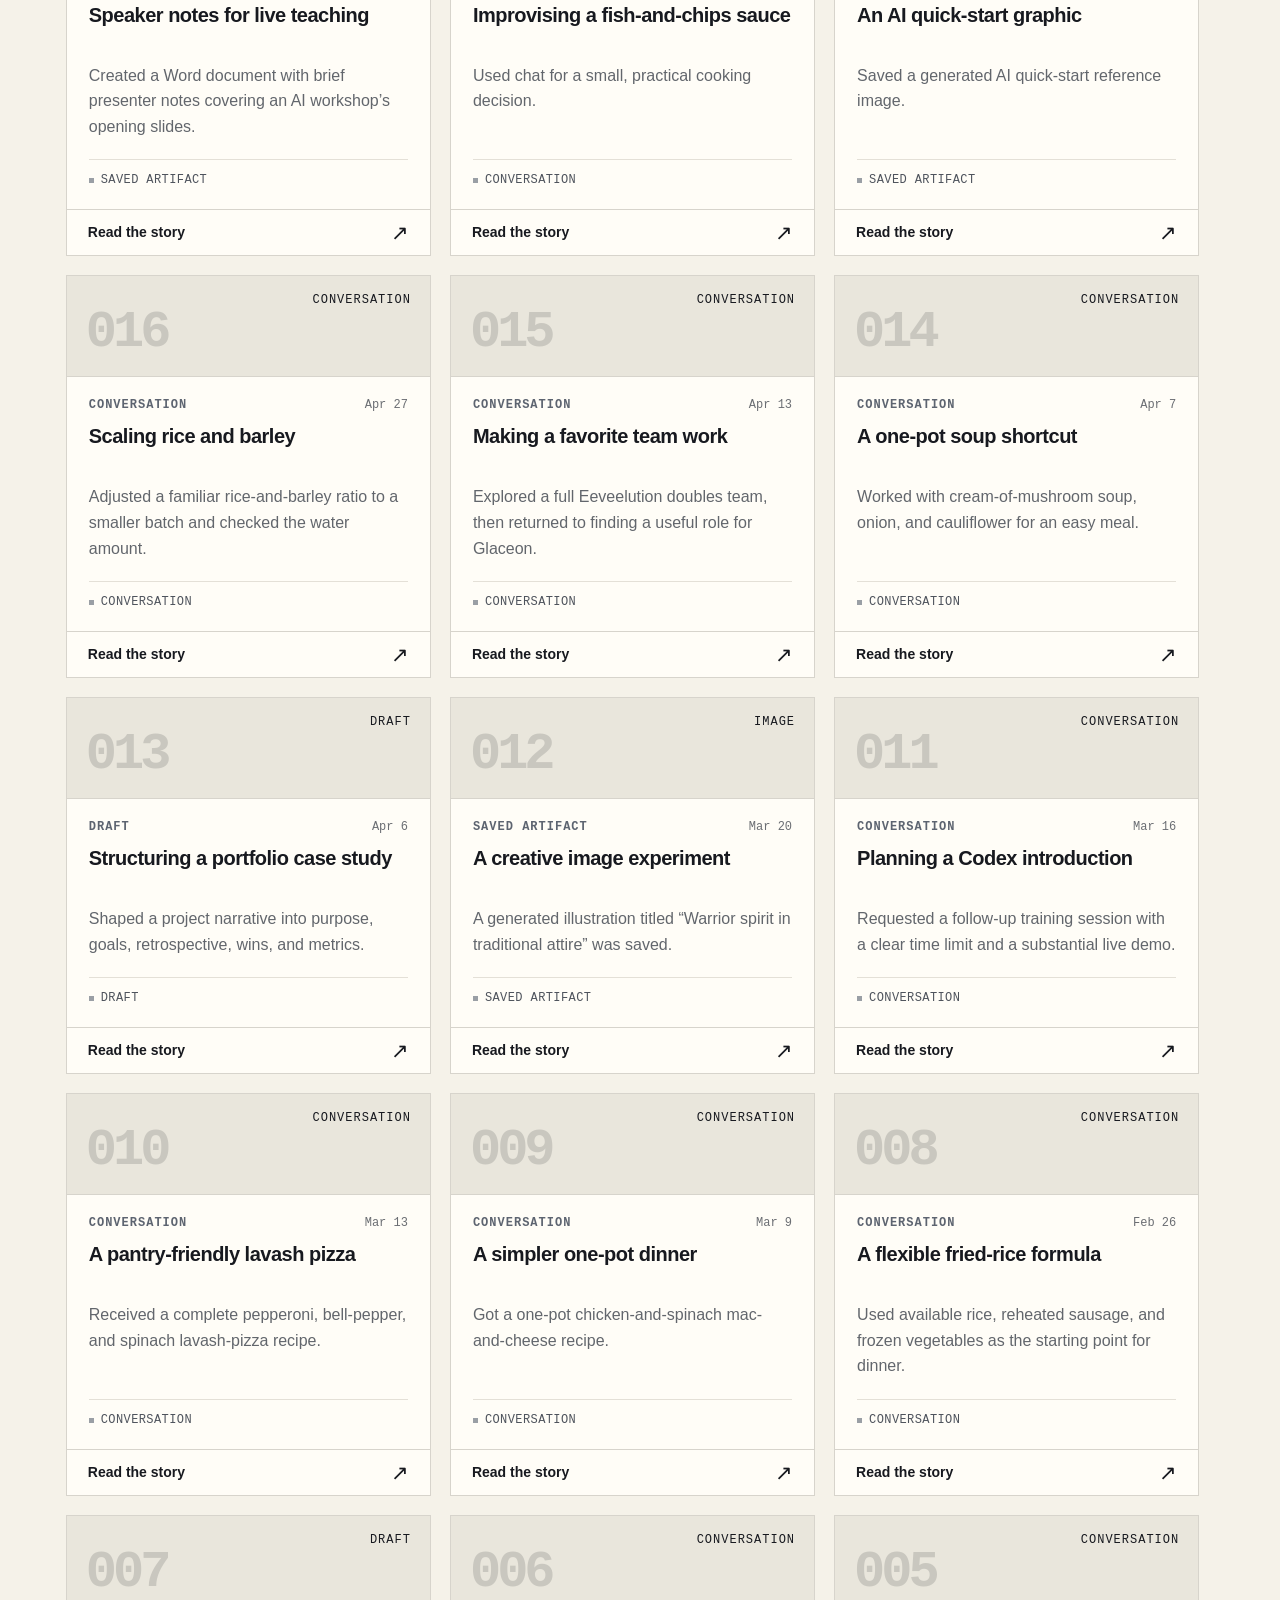
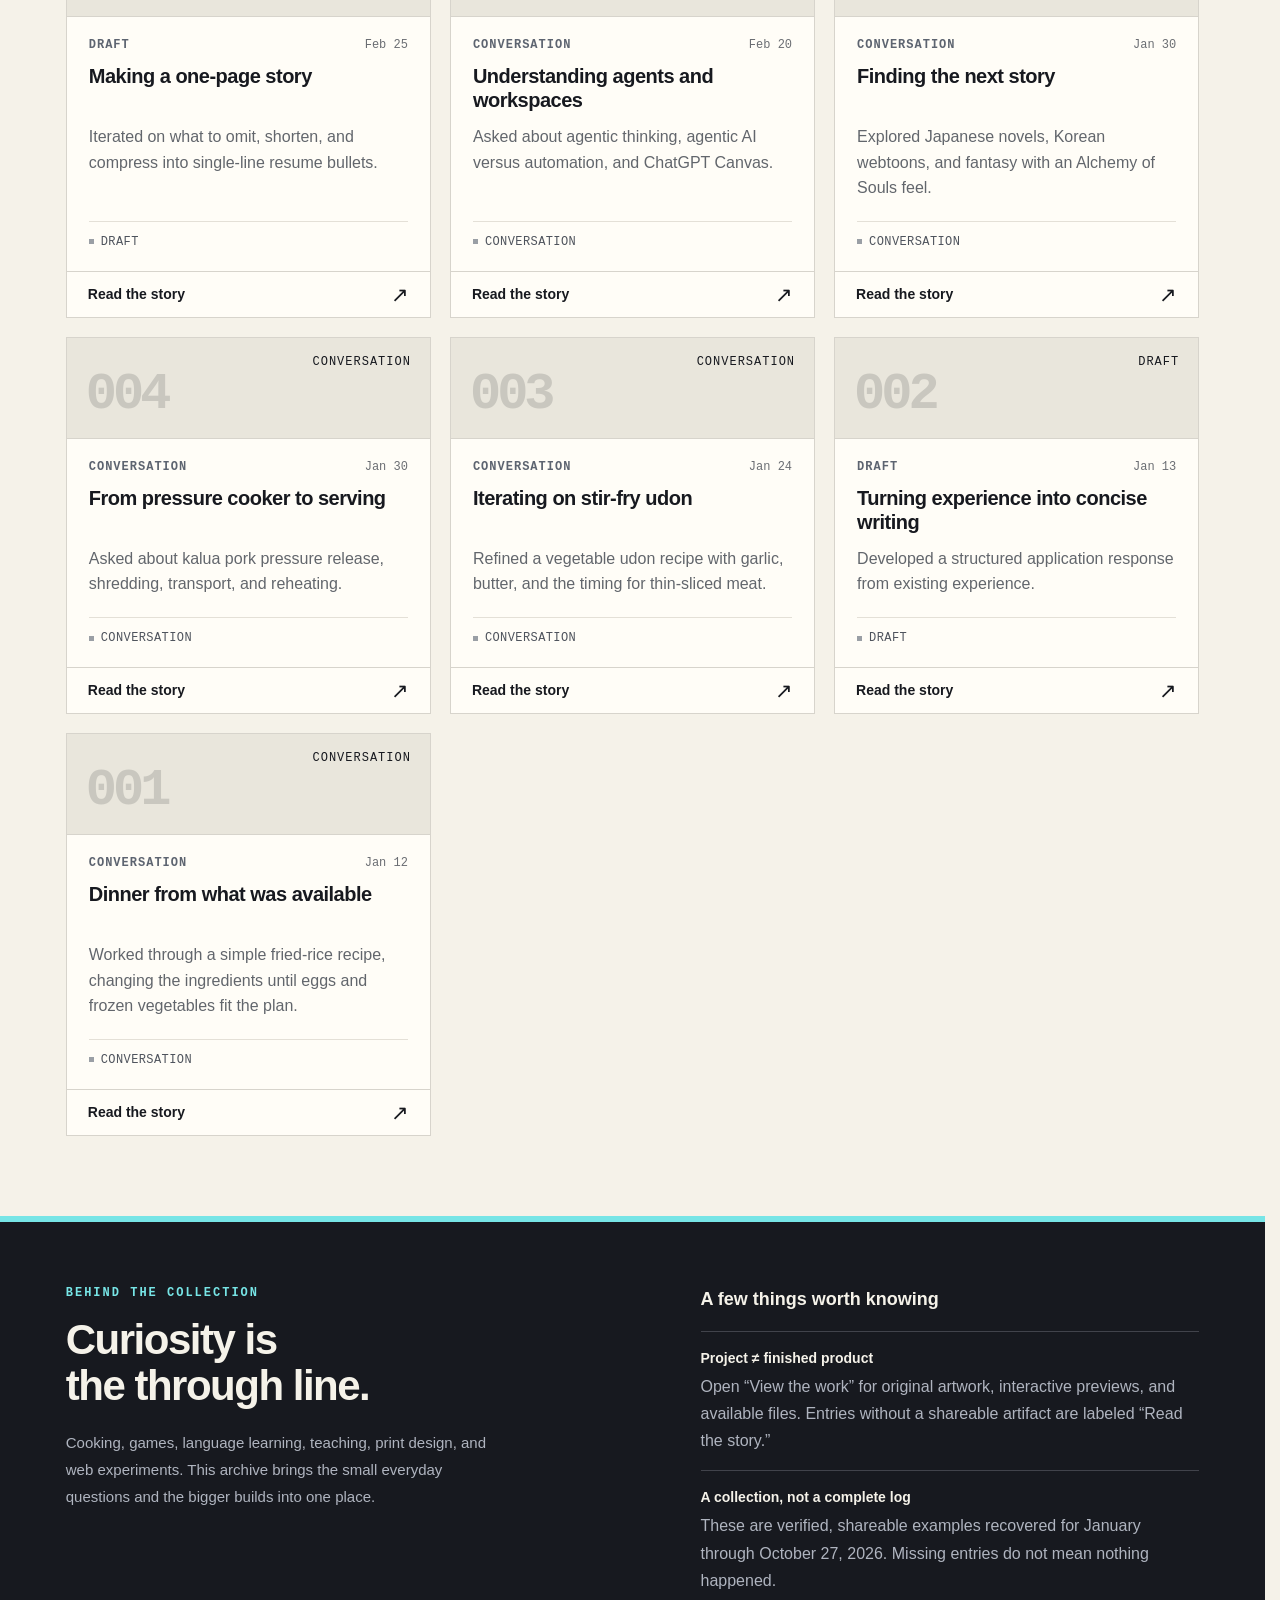
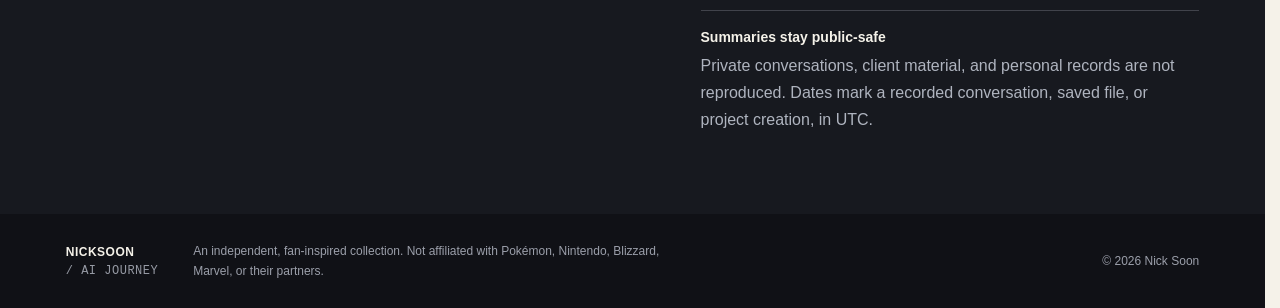
==== commit 1070d8ca: "Add reviewed public-project discovery through GitHub Actions" ====
--- a/index.html
+++ b/index.html
@@ -27,7 +27,7 @@
       <h1 id="hero-title">ONE YEAR.<br>SO MANY<br><span>SIDE QUESTS.</span></h1>
       <p class="hero-description">From “what’s for dinner?” to building worlds.<br>A collection of things I explored and made with AI.</p>
       <a class="button primary" href="#collection">Browse the collection <span aria-hidden="true">[ 2026 ]</span></a>
-      <p class="hero-caption">JANUARY — OCTOBER 27, 2026</p>
+      <p id="collection-updated" class="hero-caption">JANUARY — OCTOBER 27, 2026</p>
     </div>
     <div class="companion-stage">
       <span class="stage-coordinate" aria-hidden="true">COMPANION / 001</span>
@@ -37,7 +37,7 @@
       <button class="companion-label" type="button" data-open="porygongpt"><span class="companion-dot" aria-hidden="true"></span><span><b>PORYGONGPT</b><small>Meet the animated companion</small></span><span class="label-plus" aria-hidden="true">+</span></button>
     </div>
   </section>
-  <div class="archive-strip" aria-label="Collection overview"><span><b id="total-count">52</b> collected entries</span><span><b>10</b> months of curiosity</span><span><b id="project-count">21</b> project cards</span><span class="strip-note">PROJECTS · QUESTIONS · EXPERIMENTS</span></div>
+  <div class="archive-strip" aria-label="Collection overview"><span><b id="total-count">52</b> collected entries</span><span><b id="month-count">10</b> months of curiosity</span><span><b id="project-count">21</b> project cards</span><span class="strip-note">PROJECTS · QUESTIONS · EXPERIMENTS</span></div>
   <section id="collection" class="collection" aria-labelledby="collection-title">
     <div class="collection-heading"><div><p class="eyebrow dark">THE 2026 COLLECTION</p><h2 id="collection-title">Pick a side quest.</h2></div><p>Finished files, early prototypes, and ideas along the way.<br>Look for “View the work” to open previews and demos.</p></div>
     <div class="month-nav" id="month-nav" role="group" aria-label="Filter by month"></div>
